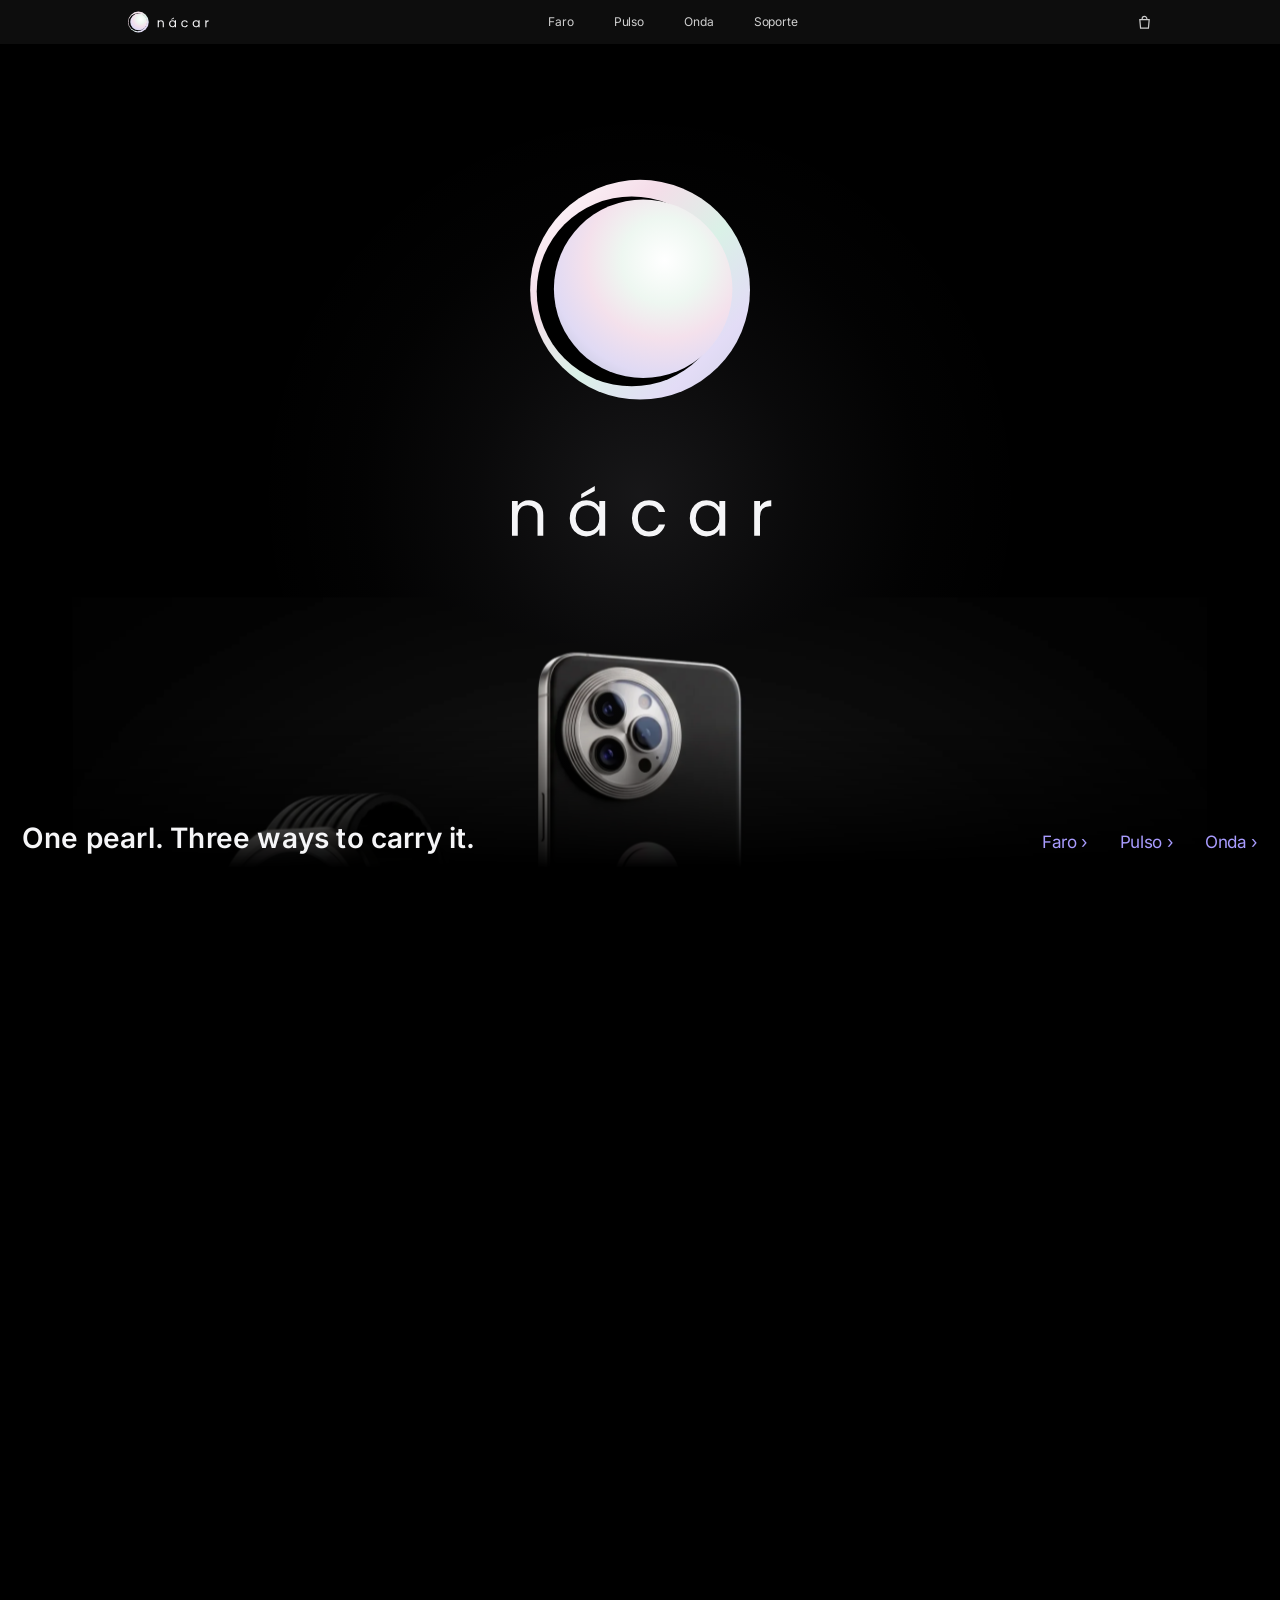
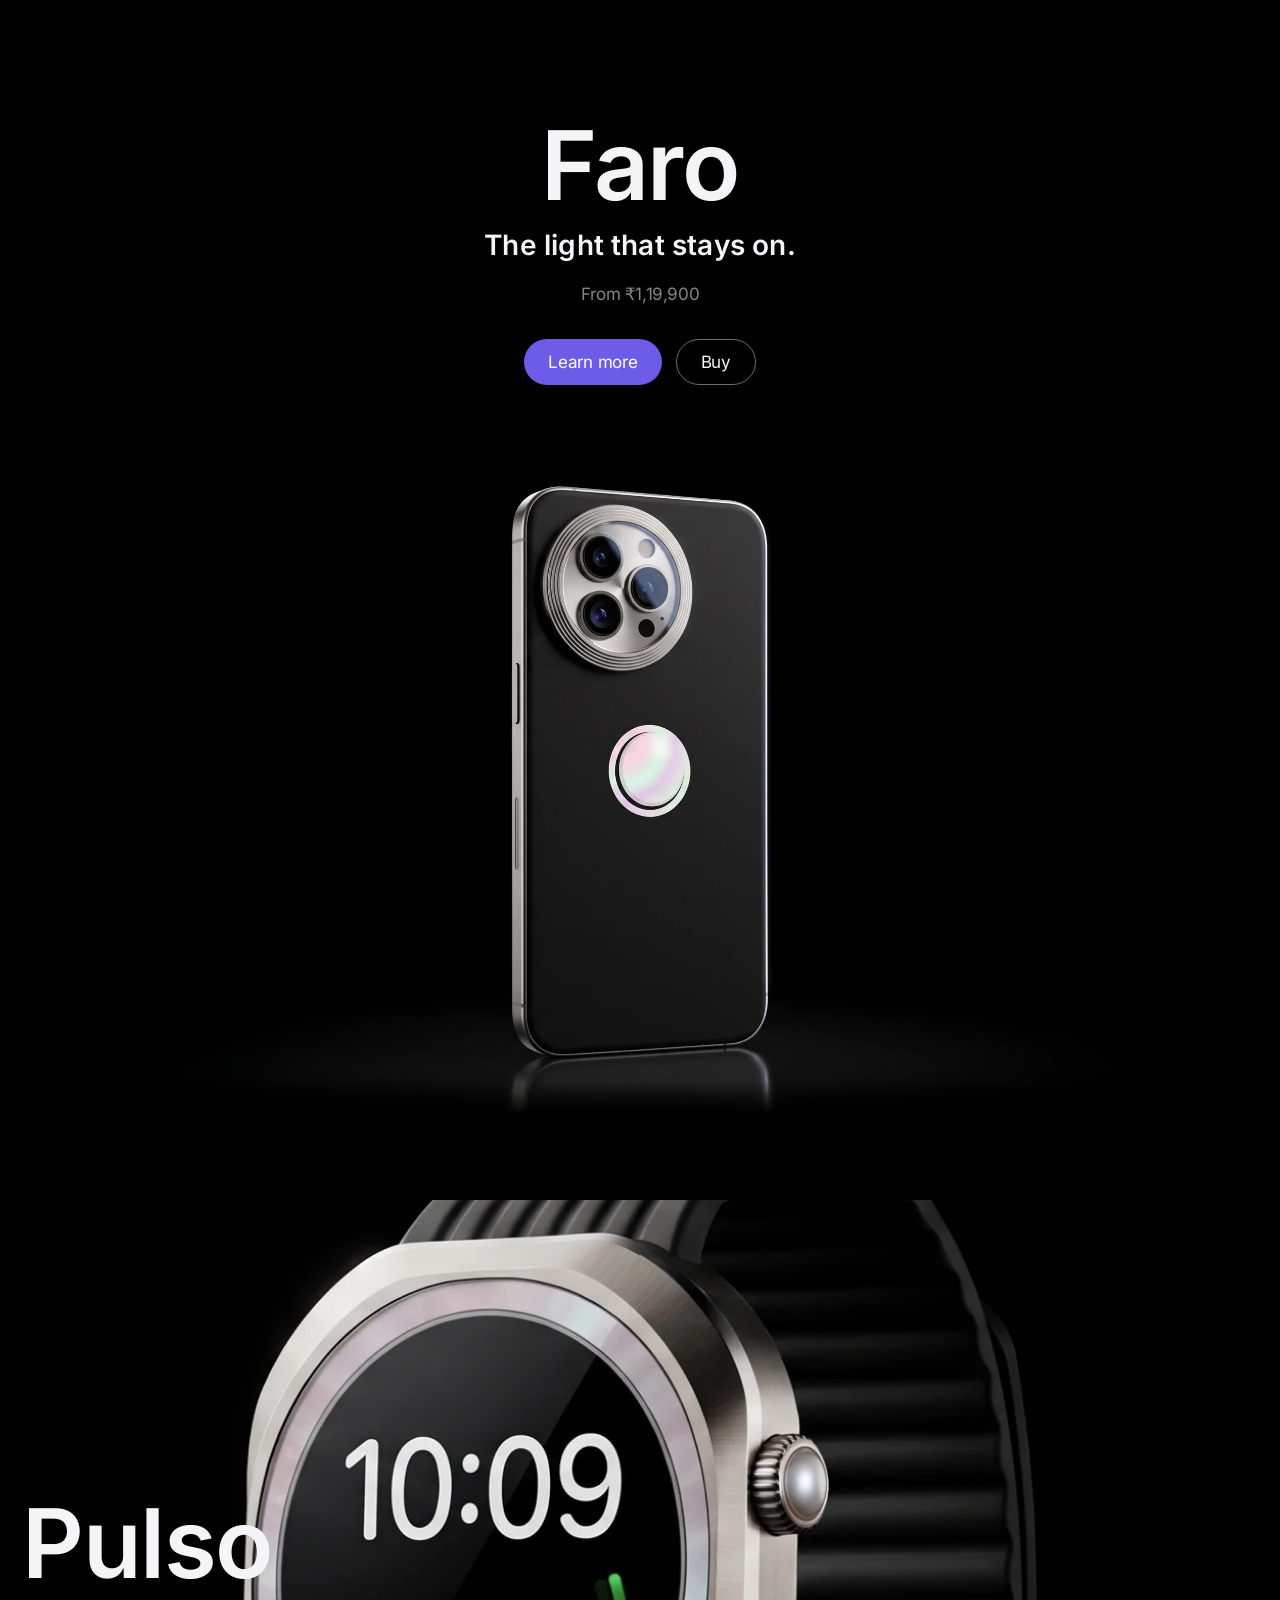
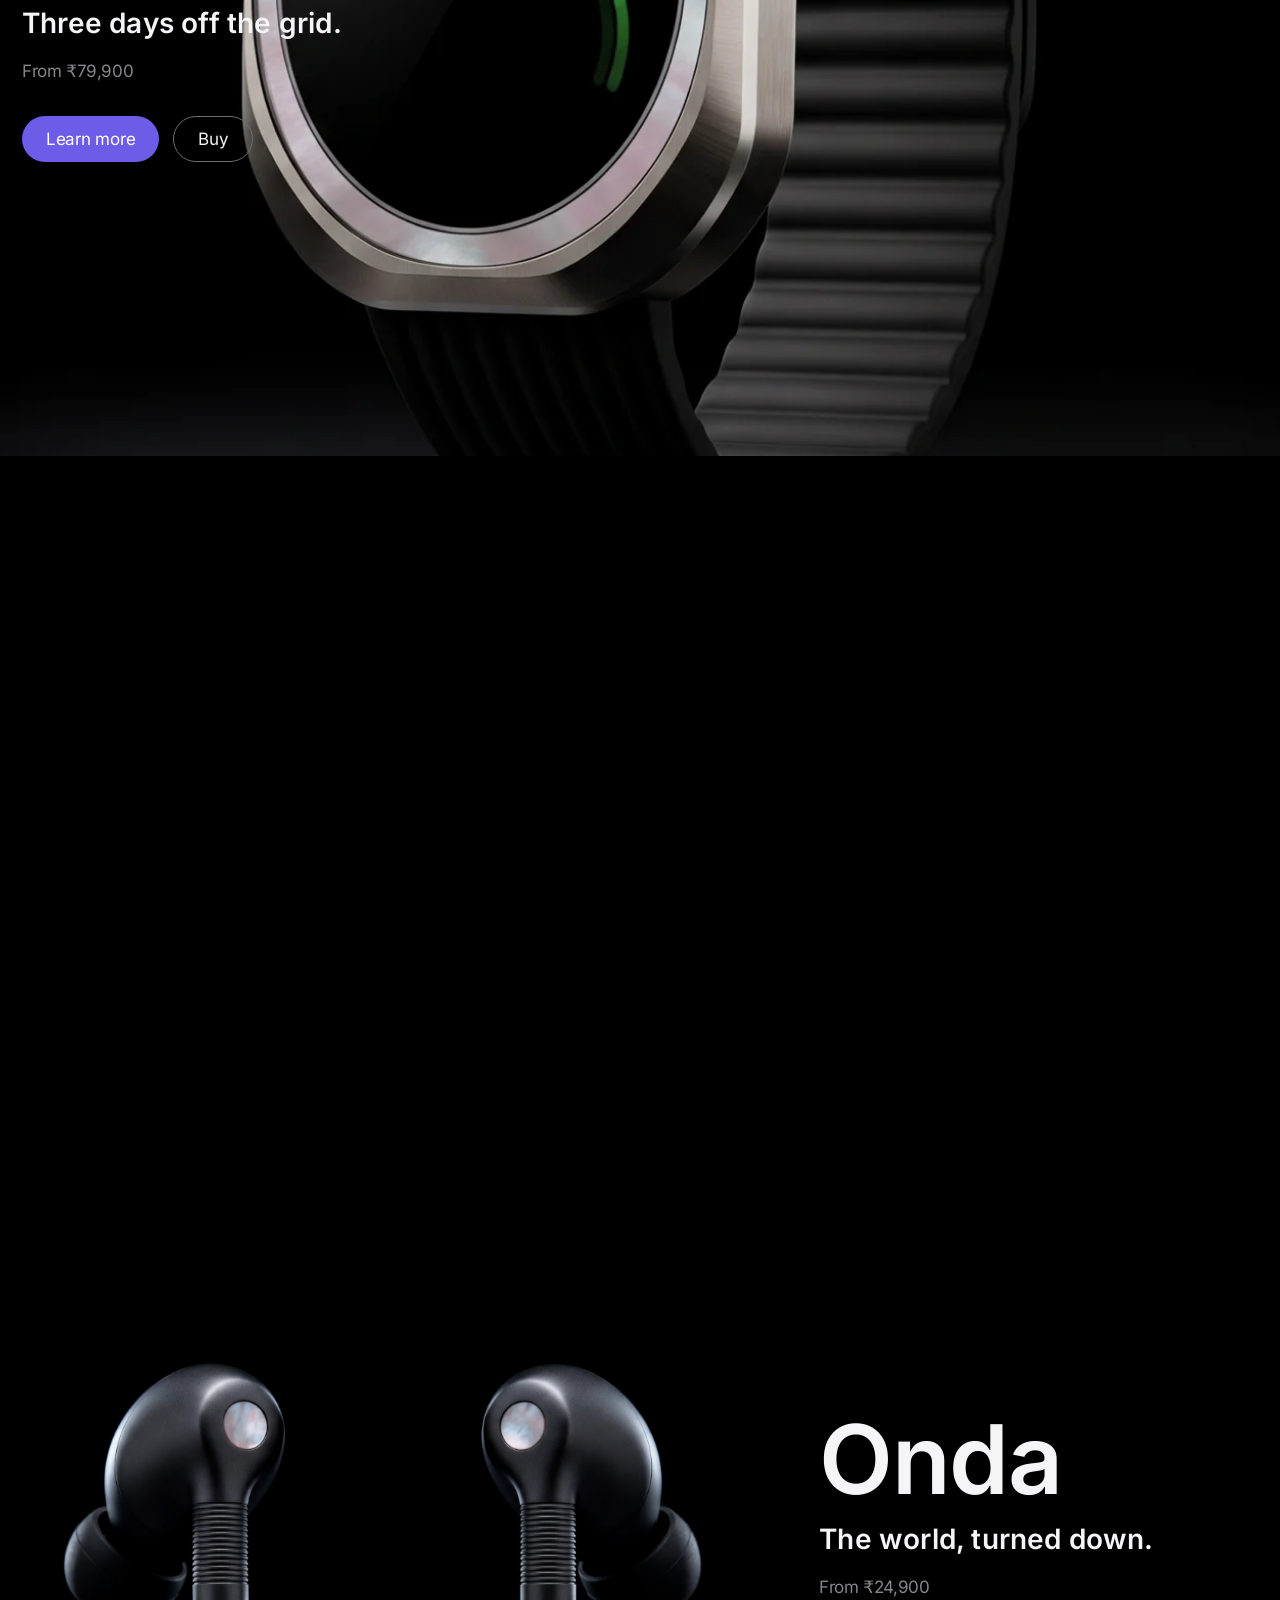
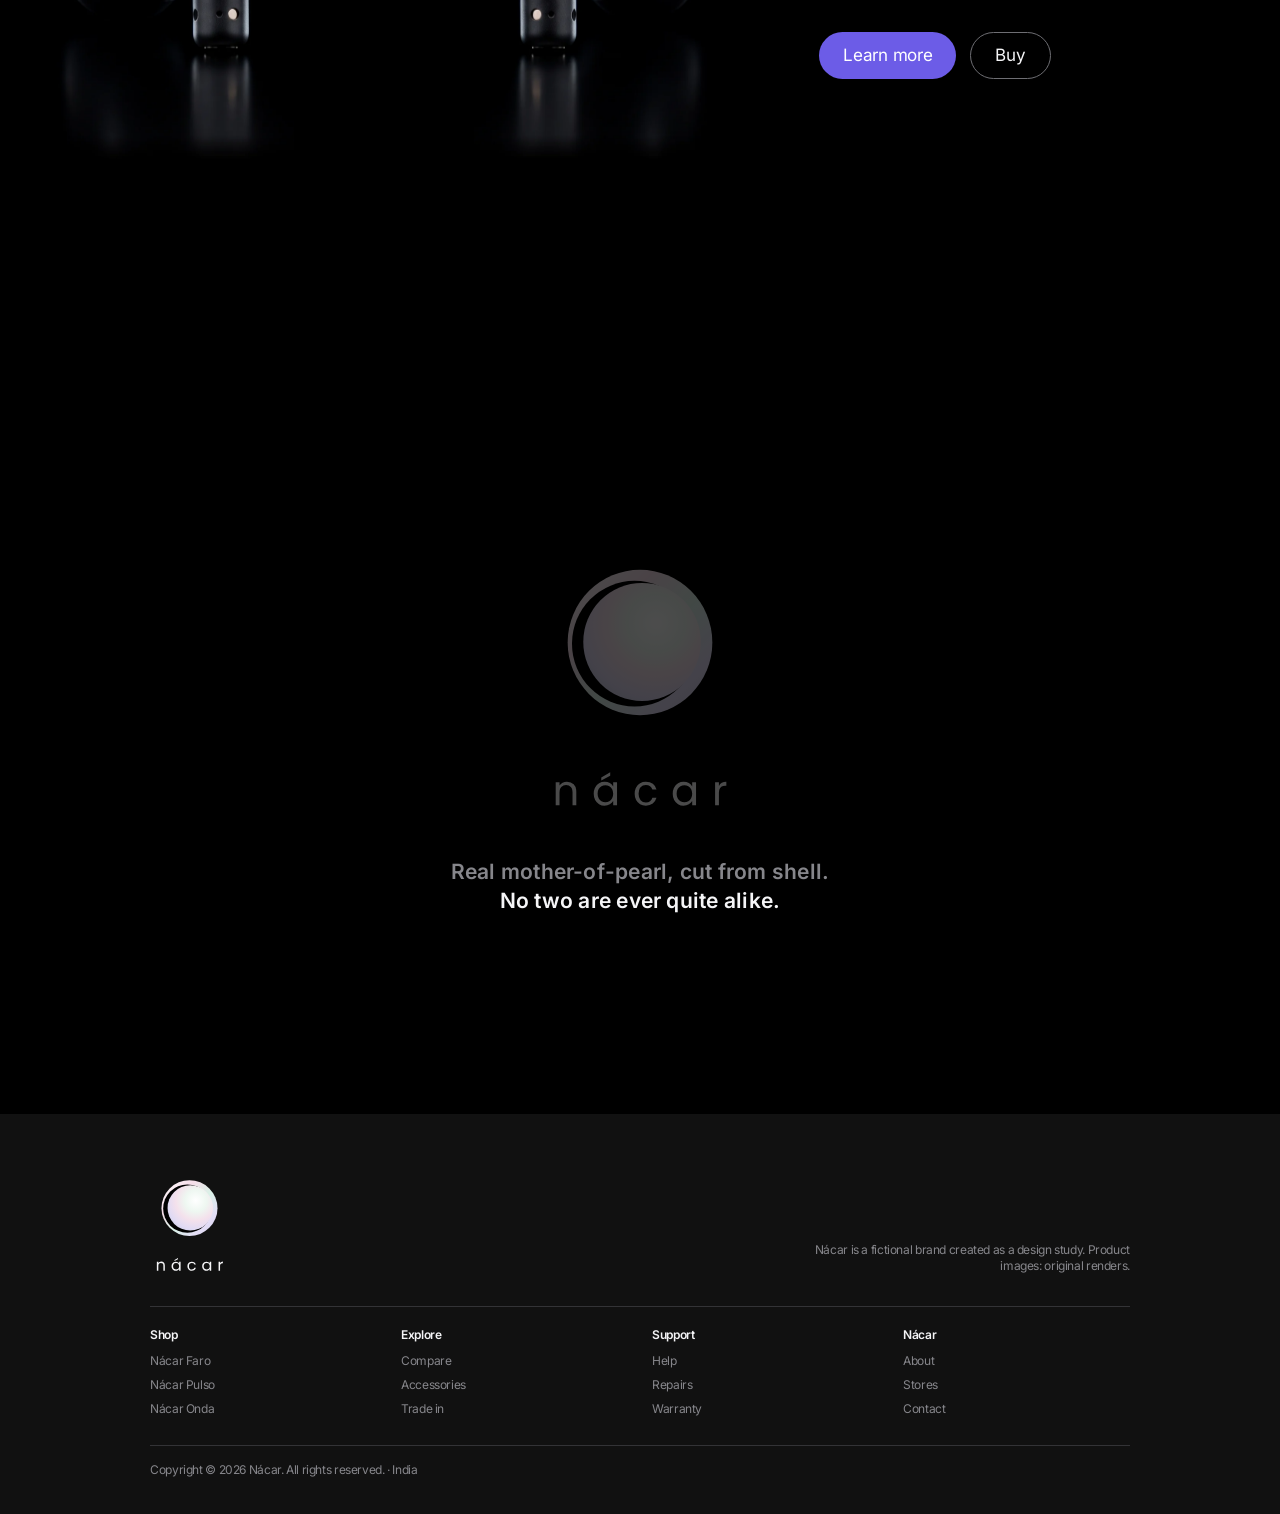
==== index.html @ 9af1b5f1 "Add Nácar website Landing page plus Faro, Pulso and Onda product pages with the pearl logo, original" ====
<!doctype html>
<html lang="en">
<head>
<meta charset="utf-8">
<meta name="viewport" content="width=device-width, initial-scale=1, viewport-fit=cover">
<title>Nácar · One pearl. Three ways to carry it.</title>
<meta name="description" content="Nácar makes a phone, a watch and a pair of earbuds, each set with a disc of real mother-of-pearl. Faro from ₹1,19,900, Pulso from ₹79,900, Onda from ₹24,900.">
<link rel="icon" href="brand/favicon.svg" type="image/svg+xml">
<link rel="preload" href="fonts/inter.woff2" as="font" type="font/woff2" crossorigin>
<link rel="preload" href="assets/family.webp" as="image" media="(min-width: 735px)">
<link rel="stylesheet" href="scrollcraft.css">
<link rel="stylesheet" href="site.css">
<style>
/* ==================================================== index.html only ==
   Every scroll-driven value reads a page variable (--p) that mirrors the
   engine's --sc-p, so html.rm can pin it to a still frame. --e is the same
   smoothstep the engine uses, over a window of each act.                  */
/* Chrome, as on the product pages: the global bar is sticky at top 0. The
   landing has no product capsule, so --chrome is just the bar (44px), and
   the bar floats over the hero instead of pushing it down: the first screen
   is exactly the stage. Every stage keeps --chrome clear at its top. */
:root { --chrome: 44px; }
.gnav { position: sticky; top: 0; margin-bottom: calc(var(--chrome) * -1); }
section[id] { scroll-margin-top: calc(var(--chrome) + 12px); }

/* Shared stage copy: name, one-liner, price, two pills. */
.stage__copy { display: flex; flex-direction: column; gap: 14px; }
.stage__copy .t-subtitle { color: var(--porcelain); }
.stage__price { color: var(--ash); margin-top: 6px; }
.stage__ctas { display: flex; gap: 14px; margin-top: 18px; }
.stage__copy--center { align-items: center; text-align: center; }

/* ------------------------------------------------------------ 1 · HERO --
   Planes, back to front, at visibly different rates:
     glow    (engine parallax -0.9 plus a slow swell)
     logo    (recedes: rises 12svh, shrinks to 42%)
     family  (rises 46svh and settles, lighten-blended so it passes
              over the logo without a black box)
     floor   (fixed fade to the page ground, under the copy)            */
.hero {
  --p: var(--sc-p, 0);
  --t: clamp(0, calc(var(--p) / 0.9), 1);
  --e: calc(var(--t) * var(--t) * (3 - 2 * var(--t)));
}
.hero__stage { background: var(--obsidian); }
.hero__glow-plane { position: absolute; inset: 0; z-index: 1; pointer-events: none; }
.hero__glow {
  position: absolute; left: 50%; top: 50%;
  width: min(120vmin, 1120px); aspect-ratio: 1; translate: -50% -50%;
  border-radius: 50%;
  background: radial-gradient(closest-side,
    rgba(232, 228, 244, 0.17) 0%, rgba(226, 222, 240, 0.07) 42%, rgba(220, 216, 236, 0.02) 72%, transparent 100%);
  transform: scale(calc(0.72 + var(--e) * 0.42));
  opacity: calc(0.6 + var(--e) * 0.4);
}
.hero__logo {
  position: absolute; z-index: 2; left: 50%; top: 19svh; margin: 0;
  height: 42svh; transform-origin: 50% 0;
  transform: translateX(-50%) translateY(calc(var(--e) * -11svh)) scale(calc(1 - var(--e) * 0.58));
}
.hero__logo img { display: block; height: 100%; width: auto; }
.hero__fam {
  position: absolute; z-index: 3; left: 50%; top: 25svh;
  width: min(1060px, 118svh);
  mix-blend-mode: lighten;
  transform-origin: 50% 100%;
  transform: translateX(-50%) translateY(calc((1 - var(--e)) * 46svh)) scale(calc(1.07 - var(--e) * 0.07));
}
.hero__fam img { display: block; width: 100%; height: auto; }
.hero__floor {
  position: absolute; z-index: 4; left: 0; right: 0; bottom: 0; height: 20svh; pointer-events: none;
  background: linear-gradient(to bottom, transparent, var(--obsidian) 82%);
}
.hero__copy {
  position: absolute; z-index: 5; left: var(--edge); right: var(--edge); bottom: 5svh;
  display: flex; align-items: flex-end; justify-content: space-between; gap: 32px;
}
.hero__links { display: flex; gap: 32px; }
@media (max-width: 734px) {
  .hero__logo { top: 17svh; height: 34svh; transform: translateX(-50%) translateY(calc(var(--e) * -8svh)) scale(calc(1 - var(--e) * 0.5)); }
  /* Opens on the logo and the line alone: the family waits under the floor. */
  .hero__fam { top: 40svh; width: 118vw; transform: translateX(-50%) translateY(calc((1 - var(--e)) * 50svh)) scale(calc(1.07 - var(--e) * 0.07)); }
  .hero__glow { top: 48%; }
  .hero__floor { height: 26svh; }
  .hero__copy { flex-direction: column; align-items: flex-start; gap: 14px; bottom: 5svh; }
  .hero__links { gap: 24px; }
}

/* ----------------------------------------------------------- 2 · FARO --
   Flow. The lamp comes on: a dimmed plate underneath, the lit plate on top,
   revealed by an iris that opens from the pearl, which sits dead centre.  */
.faro { padding-top: 96px; padding-bottom: 40px; }
.faro__fig { position: relative; height: min(80svh, 54vw); margin-top: 40px; overflow: hidden; }
.faro__fig img {
  position: absolute; top: 0; left: 50%; height: 100%; width: auto; max-width: none;
  transform: translateX(-50%);
}
.faro__dim { filter: brightness(0.16) saturate(0.4); }
.faro__lit { position: absolute; inset: 0; }
@media (max-width: 734px) {
  .faro { padding-top: 72px; padding-bottom: 24px; }
  .faro__fig { height: 128vw; margin-top: 16px; }
}

/* ---------------------------------------------------------- 3 · PULSO --
   Pin. The watch arrives close enough to read the dial, then pulls back
   and steps aside while the copy lands on the left.                      */
.pulso {
  --p: var(--sc-p, 0);
  --t: clamp(0, calc(var(--p) / 0.62), 1);
  --e: calc(var(--t) * var(--t) * (3 - 2 * var(--t)));
}
.pulso__stage { background: var(--obsidian); }
/* The watch lives in a frame that starts under the bar, so the close-up
   never bleeds up beneath it. */
.pulso__frame { position: absolute; z-index: 1; top: var(--chrome); left: 0; right: 0; bottom: 0; overflow: clip; }
.pulso__img {
  position: absolute; top: 0; left: 50%;
  height: 100%; width: auto; max-width: none;
  transform-origin: 50% 48%;
  transform: translateX(calc(-50% + var(--e) * 16vw)) scale(calc(1.6 - var(--e) * 0.6));
}
.pulso__copy {
  position: absolute; z-index: 2; left: var(--edge); top: var(--chrome); bottom: 0;
  width: min(34rem, 40vw);
  justify-content: center;
}
@media (max-width: 734px) {
  .pulso__img {
    top: calc(11svh - var(--chrome)); height: auto; width: 200vw;
    transform: translateX(-50%) scale(calc(1.55 - var(--e) * 0.55));
  }
  .pulso__copy { right: var(--edge); width: auto; top: auto; bottom: 6svh; }
}

/* ----------------------------------------------------------- 4 · ONDA --
   Flow. The two buds drift in from either side and meet as the section
   reaches the middle of the screen; the pair rides a parallax layer.    */
.onda {
  --p: var(--sc-p, 0);
  --t: clamp(0, calc((var(--p) - 0.14) / 0.36), 1);
  --e: calc(var(--t) * var(--t) * (3 - 2 * var(--t)));
  padding-block: 48px 120px;
  overflow: clip;
}
.onda__in { position: relative; height: min(84svh, 50vw); }
.onda__fig { position: absolute; top: 50%; left: -6vw; width: 72vw; aspect-ratio: 2400 / 1340; translate: 0 -50%; }
.onda__plane { position: absolute; inset: 0; }
.onda__half { position: absolute; top: 0; bottom: 0; width: 50%; overflow: hidden; }
.onda__half img { position: absolute; top: 0; height: 100%; width: 200%; max-width: none; }
.onda__half--l { left: 0;  transform: translateX(calc((1 - var(--e)) * -7vw)); }
.onda__half--r { right: 0; transform: translateX(calc((1 - var(--e)) * 7vw)); }
.onda__half--l img { left: 0; }
.onda__half--r img { right: 0; }
.onda__copy {
  position: absolute; z-index: 2; left: 64vw; right: var(--edge); top: 0; bottom: 0;
  justify-content: center;
}
@media (max-width: 734px) {
  .onda { padding-block: 24px 90px; }
  .onda__in { height: auto; }
  .onda__fig { position: relative; top: auto; left: -25vw; width: 150vw; translate: none; }
  .onda__half--l { transform: translateX(calc((1 - var(--e)) * -9vw)); }
  .onda__half--r { transform: translateX(calc((1 - var(--e)) * 9vw)); }
  .onda__copy { position: relative; left: auto; right: auto; padding-inline: var(--edge); margin-top: 8px; }
}

/* ---------------------------------------------------------- 5 · CLOSE --
   Flow + pointer. The stacked logo brightens as the band arrives (the
   pearl lights up, once more, quietly), and a soft white light follows the
   pointer across the band on desktop.                                    */
.close {
  --p: var(--sc-p, 0);
  --t: clamp(0, calc((var(--p) - 0.12) / 0.4), 1);
  --e: calc(var(--t) * var(--t) * (3 - 2 * var(--t)));
  padding-block: 20svh 22svh;
}
.close[data-sc-spotlight]::after {
  background: radial-gradient(30rem 30rem at calc(var(--sc-mx, 0.5) * 100%) calc(var(--sc-my, 0.5) * 100%),
    rgba(236, 233, 246, 0.07), transparent 70%);
}
.close__in { display: flex; flex-direction: column; align-items: center; gap: 44px; text-align: center; }
.close__logo {
  height: clamp(150px, 28svh, 250px); width: auto;
  filter: brightness(calc(0.3 + var(--e) * 0.7));
}
.close__in .t-lede { max-width: 24em; }
@media (max-width: 734px) {
  .close { padding-block: 14svh 16svh; }
  .close__in { gap: 32px; padding-inline: var(--edge); }
}

/* --------------------------------------------------- MOTION OFF (html.rm) --
   site.js has already turned the pinned acts into flow. Each stage is
   drawn as its settled, complete frame.                                  */
html.rm :is(.hero, .pulso, .onda, .close) { --p: 1; }
html.rm :is(.hero__stage, .pulso__stage) { position: relative; height: 100svh; overflow: clip; }
</style>
</head>
<body>

<nav class="gnav" aria-label="Global"><div class="gnav__in">
  <a class="gnav__logo" href="index.html" aria-current="page"><img src="brand/nacar-logo-horizontal.svg" alt="nácar" width="81" height="22"></a>
  <div class="gnav__links">
    <a href="faro.html">Faro</a><a href="pulso.html">Pulso</a><a href="onda.html">Onda</a><a href="#">Soporte</a>
  </div>
  <a class="gnav__bag" href="#" aria-label="Bag"><svg viewBox="0 0 16 16" aria-hidden="true"><path d="M3 5h10l-.8 9H3.8z"/><path d="M5.5 5V4a2.5 2.5 0 015 0v1"/></svg></a>
</div></nav>

<main>

  <!-- 1 · HERO · the brand moment. pin + layered planes: the logo recedes,
       the family rises over it -->
  <section class="hero" id="top" data-sc-act="pin" data-sc-span="1.8">
    <div data-sc-stage class="hero__stage">
      <div class="hero__glow-plane" data-sc-parallax="-0.9" aria-hidden="true"><div class="hero__glow"></div></div>
      <h1 class="hero__logo"><img src="brand/nacar-logo-stacked.svg" alt="Nácar" width="141" height="172"></h1>
      <picture class="hero__fam">
        <source media="(max-width: 734px)" srcset="assets/family-m.webp">
        <img src="assets/family.webp" width="2400" height="1340"
             alt="The Nácar family: the Pulso watch, the Faro phone and the Onda earbuds in their open case, each carrying a pearl">
      </picture>
      <div class="hero__floor" aria-hidden="true"></div>
      <div class="hero__copy">
        <p class="t-subtitle">One pearl. Three ways to carry it.</p>
        <p class="hero__links"><a class="link-more" href="#faro">Faro</a><a class="link-more" href="#pulso">Pulso</a><a class="link-more" href="#onda">Onda</a></p>
      </div>
    </div>
  </section>

  <!-- 2 · FARO · flow + iris reveal: the lamp comes on from the pearl -->
  <section class="faro" id="faro" data-sc-act="flow">
    <div class="wrap stage__copy stage__copy--center" data-sc-in data-sc-stagger="70">
      <h2 class="t-display-xl"><span class="sr-only">Nácar </span>Faro</h2>
      <p class="t-subtitle">The light that stays on.</p>
      <p class="t-body stage__price">From ₹1,19,900</p>
      <p class="stage__ctas"><a class="pill pill-buy pill-lg" href="faro.html">Learn more</a><a class="pill pill-ghost pill-lg" href="faro.html#buy">Buy</a></p>
    </div>
    <figure class="faro__fig">
      <picture>
        <source media="(max-width: 734px)" srcset="assets/faro-back-m.webp">
        <img class="faro__dim" src="assets/faro-back.webp" width="2400" height="1340" alt="" loading="lazy">
      </picture>
      <div class="faro__lit" data-sc-reveal="iris" data-sc-reveal-at="0.3 0.6">
        <picture>
          <source media="(max-width: 734px)" srcset="assets/faro-back-m.webp">
          <img src="assets/faro-back.webp" width="2400" height="1340" loading="lazy"
               alt="Nácar Faro from the back: a round titanium camera tower and a mother-of-pearl disc set into black ceramic">
        </picture>
      </div>
    </figure>
  </section>

  <!-- 3 · PULSO · pin: close on the dial, then the watch pulls back and steps aside -->
  <section class="pulso" id="pulso" data-sc-act="pin" data-sc-span="1.8">
    <div data-sc-stage class="pulso__stage">
      <div class="pulso__frame"><picture>
        <source media="(max-width: 734px)" srcset="assets/pulso-front-m.webp">
        <img class="pulso__img" src="assets/pulso-front.webp" width="2400" height="1340" loading="lazy"
             alt="Nácar Pulso: a rounded octagonal titanium case reading 10:09, a pearl crown and a ribbed black band">
      </picture></div>
      <div class="pulso__copy stage__copy">
        <h2 class="t-display-xl" data-sc-cue="0.24 1 0.3 0"><span class="sr-only">Nácar </span>Pulso</h2>
        <p class="t-subtitle" data-sc-cue="0.3 1 0.3 0">Three days off the grid.</p>
        <p class="t-body stage__price" data-sc-cue="0.38 1 0.3 0">From ₹79,900</p>
        <p class="stage__ctas" data-sc-cue="0.38 1 0.3 0"><a class="pill pill-buy pill-lg" href="pulso.html">Learn more</a><a class="pill pill-ghost pill-lg" href="pulso.html#buy">Buy</a></p>
      </div>
    </div>
  </section>

  <!-- 4 · ONDA · flow + parallax: the pair drifts together -->
  <section class="onda" id="onda" data-sc-act="flow">
    <div class="onda__in">
      <div class="onda__fig">
        <div class="onda__plane" data-sc-parallax="-0.8">
          <div class="onda__half onda__half--l">
            <picture><source media="(max-width: 734px)" srcset="assets/onda-pair-m.webp">
            <img src="assets/onda-pair.webp" width="2400" height="1340" loading="lazy"
                 alt="Nácar Onda: two black earbuds with ridged stems, a pearl disc on each"></picture>
          </div>
          <div class="onda__half onda__half--r" aria-hidden="true">
            <picture><source media="(max-width: 734px)" srcset="assets/onda-pair-m.webp">
            <img src="assets/onda-pair.webp" width="2400" height="1340" alt="" loading="lazy"></picture>
          </div>
        </div>
      </div>
      <div class="onda__copy stage__copy" data-sc-in data-sc-stagger="70">
        <h2 class="t-display-xl"><span class="sr-only">Nácar </span>Onda</h2>
        <p class="t-subtitle">The world, turned down.</p>
        <p class="t-body stage__price">From ₹24,900</p>
        <p class="stage__ctas"><a class="pill pill-buy pill-lg" href="onda.html">Learn more</a><a class="pill pill-ghost pill-lg" href="onda.html#buy">Buy</a></p>
      </div>
    </div>
  </section>

  <!-- 5 · CLOSE · flow + pointer: the brand band -->
  <section class="close" id="nacar" data-sc-act="flow" data-sc-spotlight>
    <div class="close__in" data-sc-in data-sc-stagger="80">
      <img class="close__logo" src="brand/nacar-logo-stacked.svg" alt="nácar" width="141" height="172" loading="lazy">
      <p class="t-lede">Real mother-of-pearl, cut from shell.<br> <strong>No two are ever quite alike.</strong></p>
    </div>
  </section>

</main>

<footer class="foot">
  <div class="foot__in">
    <div class="foot__brand">
      <img src="brand/nacar-logo-stacked.svg" alt="nácar" width="79" height="96">
      <p class="foot__note">Nácar is a fictional brand created as a design study. Product images: original renders.</p>
    </div>
    <div class="foot__cols">
      <div><h4>Shop</h4><a href="faro.html">Nácar Faro</a><a href="pulso.html">Nácar Pulso</a><a href="onda.html">Nácar Onda</a></div>
      <div><h4>Explore</h4><a href="#">Compare</a><a href="#">Accessories</a><a href="#">Trade in</a></div>
      <div><h4>Support</h4><a href="#">Help</a><a href="#">Repairs</a><a href="#">Warranty</a></div>
      <div><h4>Nácar</h4><a href="#">About</a><a href="#">Stores</a><a href="#">Contact</a></div>
    </div>
    <p>Copyright © 2026 Nácar. All rights reserved. · India</p>
  </div>
</footer>

<script src="scrollcraft.js"></script>
<script src="site.js"></script>
</body>
</html>
---- scrollcraft.css ----
/* ============================================================================
   scrollcraft.css: the taste floor
   ----------------------------------------------------------------------------
   Two layers, and the split matters:

     TOKENS   what you override per brand. Colour roles, the type ramp, the
              spacing scale, elevation, motion. A brand is ~12 values.
     DEVICES  what the engine drives. Do not restyle these to taste; they are
              the mechanism. Style your own markup instead.

   Nothing here draws a "component". There are no card, badge, or pill classes,
   because a stylesheet that ships those is how every page built on it ends up
   with the same shapes. You get a floor and a vocabulary; the composition is
   yours.
   ========================================================================== */

/* ---------------------------------------------------------------- tokens -- */
:root {
  /* --- colour roles. Override these six and the page is rebranded. -------- */
  --sc-canvas:      #08090b;   /* the page ground. Drift interpolates this.   */
  --sc-surface:     #101217;   /* anything raised off the ground             */
  --sc-ink:         #f4f2ef;   /* primary text                               */
  --sc-ink-soft:    #9a9ba1;   /* secondary text. Tinted, never flat gray.   */
  --sc-accent:      #d8ff3e;   /* ONE accent. It owns a region, not confetti. */
  --sc-accent-ink:  #08090b;   /* text that sits on the accent               */

  --sc-hairline:    color-mix(in oklab, var(--sc-ink) 12%, transparent);
  --sc-hairline-strong: color-mix(in oklab, var(--sc-ink) 22%, transparent);

  /* --- type. Two families max. Display carries voice, text carries prose. - */
  --sc-font-display: "Instrument Sans", "Geist", system-ui, sans-serif;
  --sc-font-text:    "Geist", system-ui, sans-serif;
  --sc-font-mono:    "Geist Mono", ui-monospace, monospace;

  /* Fluid ramp. Tracking tightens as size grows because a face set at 6rem
     with 0 tracking reads loose; this is optical correction, not decoration. */
  --sc-t-xs:   clamp(0.75rem, 0.72rem + 0.15vw, 0.82rem);
  --sc-t-sm:   clamp(0.875rem, 0.84rem + 0.18vw, 0.95rem);
  --sc-t-base: clamp(1rem, 0.96rem + 0.22vw, 1.125rem);
  --sc-t-lg:   clamp(1.2rem, 1.1rem + 0.5vw, 1.5rem);
  --sc-t-xl:   clamp(1.6rem, 1.35rem + 1.2vw, 2.25rem);
  --sc-t-2xl:  clamp(2.1rem, 1.6rem + 2.4vw, 3.4rem);
  --sc-t-3xl:  clamp(2.8rem, 1.9rem + 4.2vw, 5rem);
  --sc-t-4xl:  clamp(3.4rem, 1.9rem + 6.6vw, 7.5rem);

  --sc-track-tight:  -0.035em;
  --sc-track-snug:   -0.02em;
  --sc-track-normal: -0.005em;
  --sc-track-wide:    0.08em;

  --sc-leading-none: 0.94;
  --sc-leading-tight: 1.06;
  --sc-leading-body: 1.62;

  --sc-measure: 62ch;

  /* --- space. 4px base: the useful middle steps an 8-only scale misses. --- */
  --sc-1: 0.25rem;  --sc-2: 0.5rem;   --sc-3: 0.75rem;  --sc-4: 1rem;
  --sc-5: 1.5rem;   --sc-6: 2rem;     --sc-7: 3rem;     --sc-8: 4rem;
  --sc-9: 6rem;     --sc-10: 8rem;    --sc-11: 12rem;

  /* Section rhythm is fluid so a phone doesn't inherit desktop air. */
  --sc-section: clamp(4.5rem, 9vw, 11rem);
  --sc-gutter:  clamp(1.25rem, 5vw, 5.5rem);
  --sc-maxw:    82rem;

  /* --- radius. Pick one scale for the page and hold it. ------------------- */
  --sc-r-sm: 6px;  --sc-r-md: 12px;  --sc-r-lg: 20px;  --sc-r-pill: 999px;

  /* --- elevation. Every shadow has an offset AND a soft blur, and is tinted
         to the canvas hue. A zero-offset coloured halo is decoration, not
         depth, so there isn't one here. ---------------------------------- */
  --sc-shadow-color: 220 40% 2%;
  --sc-e1: 0 1px 2px hsl(var(--sc-shadow-color) / 0.28),
           0 2px 6px -1px hsl(var(--sc-shadow-color) / 0.20);
  --sc-e2: 0 2px 4px hsl(var(--sc-shadow-color) / 0.24),
           0 8px 18px -4px hsl(var(--sc-shadow-color) / 0.30);
  --sc-e3: 0 4px 8px hsl(var(--sc-shadow-color) / 0.22),
           0 18px 40px -8px hsl(var(--sc-shadow-color) / 0.38),
           0 48px 90px -24px hsl(var(--sc-shadow-color) / 0.30);

  /* Edge light: a 1px top highlight sells a raised surface better than any
     amount of blur, because real raised things catch light on their lip. */
  --sc-edge: inset 0 1px 0 color-mix(in oklab, var(--sc-ink) 10%, transparent);

  /* --- motion. Built-in CSS easings are too weak for UI. ------------------ */
  --sc-ease-out:    cubic-bezier(0.23, 1, 0.32, 1);
  --sc-ease-in-out: cubic-bezier(0.77, 0, 0.175, 1);
  --sc-ease-drawer: cubic-bezier(0.32, 0.72, 0, 1);
  --sc-d-fast: 160ms;  --sc-d-base: 240ms;  --sc-d-slow: 420ms;

  --sc-z-stage: 1; --sc-z-copy: 20; --sc-z-chrome: 60;
}

/* --------------------------------------------------------------- reset -- */
*, *::before, *::after { box-sizing: border-box; }
html { -webkit-text-size-adjust: 100%; scroll-behavior: smooth; }
@media (prefers-reduced-motion: reduce) { html { scroll-behavior: auto; } }

body {
  margin: 0;
  background: var(--sc-canvas);
  color: var(--sc-ink);
  font-family: var(--sc-font-text);
  font-size: var(--sc-t-base);
  line-height: var(--sc-leading-body);
  letter-spacing: var(--sc-track-normal);
  -webkit-font-smoothing: antialiased;
  text-rendering: optimizeLegibility;
  font-synthesis-weight: none;
  overflow-x: clip;
}
img, video, canvas, svg { display: block; max-width: 100%; }
button, input, select, textarea { font: inherit; color: inherit; }

/* ------------------------------------------------- the browser surfaces --
   The parts you did not draw still carry the design. Selection, caret, focus
   ring, scrollbar and tabular numerals all ship with defaults that belong to no
   design system. Theming them is the cheapest signal that a page was built
   rather than assembled, and it is the step that gets skipped most reliably. */
::selection { background: var(--sc-accent); color: var(--sc-accent-ink); }
:root { caret-color: var(--sc-accent); accent-color: var(--sc-accent); }
:focus-visible {
  outline: 2px solid var(--sc-accent);
  outline-offset: 3px;
  border-radius: var(--sc-r-sm);
}
:where(a) { color: inherit; text-decoration-thickness: 1px; text-underline-offset: 0.22em; }
@supports (scrollbar-color: auto) {
  html { scrollbar-color: color-mix(in oklab, var(--sc-ink) 26%, transparent) transparent; scrollbar-width: thin; }
}
:where(table, .sc-nums, [data-sc-count]) { font-variant-numeric: tabular-nums; }

/* ----------------------------------------------------------- typography -- */
.sc-display {
  font-family: var(--sc-font-display);
  font-weight: 500;
  line-height: var(--sc-leading-none);
  letter-spacing: var(--sc-track-tight);
  text-wrap: balance;
  margin: 0;
}
.sc-display--xl { font-size: var(--sc-t-4xl); }
.sc-display--lg { font-size: var(--sc-t-3xl); }
.sc-display--md { font-size: var(--sc-t-2xl); letter-spacing: var(--sc-track-snug); }
.sc-lede {
  font-size: var(--sc-t-lg);
  line-height: 1.44;
  letter-spacing: var(--sc-track-snug);
  color: var(--sc-ink);
  max-width: 46ch;
  text-wrap: pretty;
  margin: 0;
}
.sc-body { max-width: var(--sc-measure); color: var(--sc-ink-soft); text-wrap: pretty; margin: 0; }
.sc-label {
  font-family: var(--sc-font-mono);
  font-size: var(--sc-t-xs);
  letter-spacing: var(--sc-track-wide);
  text-transform: uppercase;
  color: var(--sc-ink-soft);
}

/* ---------------------------------------------------------------- layout -- */
.sc-wrap { width: 100%; max-width: var(--sc-maxw); margin-inline: auto; padding-inline: var(--sc-gutter); }
.sc-section { padding-block: var(--sc-section); }
/* More space above a heading than below it: the gap belongs to the boundary,
   not to the pair. */
.sc-stack > * + * { margin-top: var(--sc-4); }
.sc-stack > :is(h1,h2,h3) { margin-top: var(--sc-7); }
.sc-stack > :is(h1,h2,h3):first-child { margin-top: 0; }
.sc-rule { height: 1px; border: 0; background: var(--sc-hairline); margin: 0; }

/* =============================================================== DEVICES ==
   Driven by the engine. Restyle your own markup, not these.                */

.sc-act--pinned { position: relative; }
.sc-stage {
  position: sticky; top: 0;
  height: 100vh; height: 100svh;
  overflow: clip;
  z-index: var(--sc-z-stage);
}

/* scrub / sequence media */
.sc-stage :is(video[data-sc-scrub], canvas[data-sc-sequence], .sc-stage__poster) {
  position: absolute; inset: 0;
  width: 100%; height: 100%;
  object-fit: cover;
}
video[data-sc-scrub] { opacity: 0; transition: opacity 380ms var(--sc-ease-out); }
.sc-has-clip video[data-sc-scrub] { opacity: 1; }
/* The poster is a live frame-holder, not a placeholder: it stays up until a
   real video frame has painted, which is what stops the blank-stage flash. */
.sc-stage__poster { z-index: 0; transition: opacity 380ms var(--sc-ease-out); }
.sc-has-clip .sc-stage__poster { opacity: 0; }

/* A scrim only where text sits. A full-frame darkening layer flattens the
   image everywhere to fix contrast in one corner. */
.sc-scrim {
  position: absolute; inset: 0; pointer-events: none; z-index: 1;
  background: linear-gradient(
    var(--sc-scrim-angle, 180deg),
    color-mix(in oklab, var(--sc-canvas) var(--sc-scrim-a, 78%), transparent) 0%,
    color-mix(in oklab, var(--sc-canvas) 30%, transparent) 42%,
    transparent 68%);
}
/* Point the scrim at the copy. A scrim gradient that darkens the top while the
   copy sits at the bottom fixes contrast nowhere and flattens the image
   everywhere, which is the most common way text-over-video goes wrong. */
.sc-scrim--bottom { --sc-scrim-angle: 0deg; }
.sc-scrim--left   { --sc-scrim-angle: 90deg; }
.sc-scrim--right  { --sc-scrim-angle: 270deg; }

/* Corner scrims, for copy anchored to a corner. An edge gradient has to darken
   a whole band across the frame to cover one corner; a corner gradient puts the
   density where the text is and leaves the rest of the image alone. Pair with
   .sc-copy--lead / .sc-copy--trail. */
.sc-scrim--lead {
  background: linear-gradient(to top right,
    color-mix(in oklab, var(--sc-canvas) 94%, transparent) 0%,
    color-mix(in oklab, var(--sc-canvas) 72%, transparent) 30%,
    color-mix(in oklab, var(--sc-canvas) 30%, transparent) 52%,
    transparent 72%);
}
.sc-scrim--trail {
  background: linear-gradient(to top left,
    color-mix(in oklab, var(--sc-canvas) 94%, transparent) 0%,
    color-mix(in oklab, var(--sc-canvas) 72%, transparent) 30%,
    color-mix(in oklab, var(--sc-canvas) 30%, transparent) 52%,
    transparent 72%);
}
/* A band across the bottom, for copy that spans the full width of the frame.
   That is what both corner anchors become below 860px, and it is also the right
   shape whenever the copy block is wider than a corner. */
.sc-scrim--band {
  background: linear-gradient(to top,
    color-mix(in oklab, var(--sc-canvas) 94%, transparent) 0%,
    color-mix(in oklab, var(--sc-canvas) 74%, transparent) 22%,
    color-mix(in oklab, var(--sc-canvas) 30%, transparent) 42%,
    transparent 58%);
}
.sc-scrim--vignette {
  background: radial-gradient(120% 90% at 50% 45%, transparent 40%,
              color-mix(in oklab, var(--sc-canvas) 70%, transparent) 100%);
}

/* copy over a stage.
   max-width is in rem, never ch. A `ch` on this container resolves against the
   CONTAINER's font-size (body size), not the display size of the heading inside
   it, so `max-width: 20ch` here silently produces a ~180px column and wraps a
   hero headline to six lines. Set a ch measure on the text element itself. */
.sc-copy {
  position: absolute; z-index: var(--sc-z-copy);
  inset-inline: var(--sc-gutter);
  max-width: min(46rem, 76vw);
  will-change: opacity, transform;
}
.sc-copy--lead   { left: var(--sc-gutter); bottom: clamp(3rem, 12vh, 9rem); }
/* inset-inline FIRST. It is the shorthand for left+right, so declaring it after
   `left: 50%` resets left to auto and the block drifts off the left edge. */
.sc-copy--center { inset-inline: auto; left: 50%; top: 50%; translate: -50% -50%; text-align: center; }
.sc-copy--trail  { inset-inline: auto; right: var(--sc-gutter); bottom: clamp(3rem, 12vh, 9rem); text-align: right; }

/* cue defaults: the engine writes opacity/transform inline, these are the
   pre-paint state so nothing flashes before the first read() */
[data-sc-cue] { opacity: 0; will-change: opacity, transform; }
.sc-ready [data-sc-cue] { transition: none; }

/* kinetic split */
.sc-split { display: inline-block; overflow: hidden; vertical-align: top; }
/* Descenders live below the baseline; a line mask clipped to the line box eats
   the tails off g, y, p, j. The padding buys them room back. */
.sc-split--line { display: block; padding-bottom: 0.14em; margin-bottom: -0.14em; }
.sc-split__i { display: inline-block; will-change: transform, opacity; }
.sc-is-split { opacity: 1 !important; }

/* horizontal rail */
[data-sc-pan] { display: flex; will-change: transform; }

/* reveal + parallax */
[data-sc-reveal] { will-change: clip-path; }
[data-sc-parallax] { will-change: transform; }

/* flow reveal (fires once) */
[data-sc-in], [data-sc-stagger] > * {
  opacity: 0;
  transform: translate3d(0, 14px, 0);
  transition: opacity 620ms var(--sc-ease-out), transform 620ms var(--sc-ease-out);
}
[data-sc-in].sc-in, [data-sc-stagger] > .sc-in { opacity: 1; transform: none; }

/* pointer devices */
[data-sc-tilt] { transform-style: preserve-3d; will-change: transform; }
[data-sc-magnet] { will-change: transform; }
/* isolation always; position only if nothing more specific already set it.
   Written with :where() (zero specificity) on purpose: a plain `position:
   relative` here has the same weight as `.sc-stage` and, being later in the
   file, silently wins. A stage carrying both attributes then stops being
   sticky and the whole act scrolls away instead of pinning. */
[data-sc-spotlight] { isolation: isolate; }
:where([data-sc-spotlight]) { position: relative; }
[data-sc-spotlight]::after {
  content: ""; position: absolute; inset: 0; pointer-events: none; z-index: 2;
  background: radial-gradient(
    28rem 28rem at calc(var(--sc-mx, 0.5) * 100%) calc(var(--sc-my, 0.5) * 100%),
    color-mix(in oklab, var(--sc-accent) 16%, transparent), transparent 70%);
  opacity: 0; transition: opacity var(--sc-d-slow) var(--sc-ease-out);
}
[data-sc-spotlight]:hover::after { opacity: 1; }

/* =========================================================== WORLDFLIGHT ==
   One fixed stage for the whole page. The only thing in document flow is the
   spacer, and it is empty. If you find yourself adding a section here, you want
   act mode instead: the moment a real block scrolls past the fixed stage, the
   page has a seam again and the whole point is gone.                        */

[data-sc-mode="worldflight"] { position: relative; }

.sc-world {
  position: fixed; inset: 0;
  overflow: clip;
  z-index: var(--sc-z-stage);
  background: var(--sc-canvas);
}

/* Every leg is mounted for the life of the page and stacked in the same box.
   The engine owns opacity, visibility and z-index here; do not set them. */
.sc-world__seg {
  position: absolute; inset: 0;
  opacity: 0;
  will-change: opacity;
}
.sc-world__seg > :is(video, img, canvas) {
  position: absolute; inset: 0;
  width: 100%; height: 100%;
  object-fit: cover;
}
/* The poster is the frame-holder AND the first camera move: the engine pushes
   it in slowly until a real decoded frame is available to replace it. */
.sc-world__poster {
  z-index: 0;
  transform-origin: 50% 50%;
  transition: opacity 420ms var(--sc-ease-out);
}
.sc-world__seg > video { z-index: 1; }
.sc-world__seg.sc-has-clip .sc-world__poster { opacity: 0; }
/* The act stylesheet lights a clip through its ancestor act. A worldflight leg
   has no act, so match the class the engine also writes on the clip itself. */
video[data-sc-scrub].sc-has-clip { opacity: 1; }

/* The copy layer is fixed too, and inert by default: the engine hands
   pointer-events back to a block only while it is actually legible. */
.sc-world__copy {
  position: fixed; inset: 0;
  z-index: var(--sc-z-copy);
  pointer-events: none;
}
.sc-world__scrim { position: absolute; inset: 0; pointer-events: none; z-index: 0; }
[data-sc-copy] {
  opacity: 0;
  pointer-events: none;
  will-change: opacity, transform;
}
.sc-ready [data-sc-copy] { transition: none; }

/* The track. Empty on purpose. */
.sc-world__spacer { pointer-events: none; }

/* scroll progress */
[data-sc-progress] {
  position: fixed; inset: 0 0 auto 0; height: 2px; z-index: var(--sc-z-chrome);
  background: var(--sc-accent); transform-origin: 0 50%; transform: scaleX(0);
  will-change: transform;
}

/* ----------------------------------------------------------- atmosphere --
   Depth is not only shadow. Grain keeps a flat dark ground from banding, and
   it is the difference between "a dark page" and "a lit room". */
.sc-grain { position: fixed; inset: 0; pointer-events: none; z-index: 3; opacity: 0.045; }
.sc-grain::before {
  content: ""; position: absolute; inset: -50%;
  background-image: url("data:image/svg+xml;utf8,<svg xmlns='http://www.w3.org/2000/svg' width='140' height='140'><filter id='n'><feTurbulence type='fractalNoise' baseFrequency='0.85' numOctaves='3'/></filter><rect width='140' height='140' filter='url(%23n)'/></svg>");
}

/* -------------------------------------------------------- reduced motion -- */
@media (prefers-reduced-motion: reduce) {
  /* Fewer and gentler, not zero. Opacity still carries the reveal so the page
     is comprehensible; every position change is dropped. */
  [data-sc-in], [data-sc-stagger] > * { transform: none; transition-duration: 220ms; }
  [data-sc-parallax], [data-sc-pan], .sc-split__i { transform: none !important; }
  /* A wipe is a position change too. Show reveal content settled. */
  [data-sc-reveal] { clip-path: none !important; }
  /* A rail's transform IS its navigation, not decoration. Zeroing it the way
     parallax and kinetic type are zeroed parks the act on its first screenful
     and makes everything past the fold unreachable: a device degrading into
     missing content. Hand the travel back to the reader as an ordinary scroll
     region instead, so the same items are all still gettable without motion.
     A build that would rather re-lay the rail out as a grid can still do that;
     this is the floor, not the ceiling. */
  [data-sc-act="pan"] .sc-stage,
  [data-sc-act="pan"] [data-sc-stage] {
    overflow-x: auto; overflow-y: hidden;
    overscroll-behavior-x: contain;
    scroll-snap-type: x proximity;
  }
  [data-sc-pan] > * { scroll-snap-align: center; }
  [data-sc-spotlight]::after { display: none; }
  /* A worldflight keeps its whole story here. No clip is ever fetched, so the
     posters are the film, and they cross-dissolve through exactly the same
     seams at exactly the same scroll positions. The push-in and the copy drift
     are the only things that go. */
  .sc-world__poster, [data-sc-copy] { transform: none !important; }
}

/* --------------------------------------------------------------- mobile -- */
@media (max-width: 860px) {
  .sc-copy { inset-inline: var(--sc-gutter); max-width: none; }
  .sc-copy--trail { text-align: left; }
  .sc-stage { height: 100svh; }
  /* .sc-copy--trail re-anchors to the left and spans the full width here, so a
     bottom-RIGHT corner gradient darkens the one corner the copy just left and
     guarantees a contrast failure over any bright clip. Point the density at
     the copy: the same band .sc-scrim--band paints. */
  .sc-scrim--trail {
    background: linear-gradient(to top,
      color-mix(in oklab, var(--sc-canvas) 94%, transparent) 0%,
      color-mix(in oklab, var(--sc-canvas) 74%, transparent) 22%,
      color-mix(in oklab, var(--sc-canvas) 30%, transparent) 42%,
      transparent 58%);
  }
}
---- site.css ----
/* ============================================================================
   Nácar v2 · site.css  (shared by index, faro, pulso, onda)
   ----------------------------------------------------------------------------
   Load order on every page:
     <link rel="stylesheet" href="scrollcraft.css">   engine floor, never edited
     <link rel="stylesheet" href="site.css">          this file
     <style> page-only classes </style>

   What lives here (use these, do not re-invent them per page):
     TOKENS      Nácar colours / radii / type, mapped onto the engine's --sc-*
     TYPE        .t-display-xl .t-display .t-hero .t-headline .t-title
                 .t-subtitle .t-label .t-lede .t-body .t-small  .muted .new
                 (design-system sizes; mobile steps down under 734px)
     LAYOUT      .wrap (980) .wrap-wide (1260) .section .section--tight
                 .band (#111) .band-graphite (#1d1d1f) .fade-band .br-d
     CHROME      .gnav (global bar, horizontal logo)   .lnav (sticky product
                 capsule; add .lnav--overlay when the page opens on a pinned
                 hero so the capsule floats over it instead of pushing it down)
     CONTROLS    .pill .pill-buy .pill-ghost .pill-ghost-accent .pill-sm .pill-lg
                 .price-capsule  .chip (selector chip, aria-pressed="true")
                 .link-more (text link with chevron)
     SURFACES    .tile (28px, black) .tile--carbon .tile--graphite
     NUMBERS     .stats .stats--2/3/4  .stat > .eyebrow .num .cap
     FOOTER      .foot (stacked logo, disclaimer, 4 link columns, legal)
     A11Y        .sr-only  :focus-visible ring in --pearl-link
     MOTION-OFF  html.rm is set by site.js under prefers-reduced-motion; pinned
                 acts are converted to flow before the engine mounts, so page
                 CSS under `html.rm` lays out the static composition.

   Rules this file enforces: dark only, accent (#6c5ce7) fills ONLY .pill-buy,
   no box-shadow anywhere (the lnav hairline ring is the one exception), 28px
   tiles, Inter 400/500/600 only.
   ========================================================================== */

@font-face {
  font-family: "Inter";
  src: url("fonts/inter.woff2") format("woff2");
  font-weight: 100 900;
  font-display: swap;
}

/* ---------------------------------------------------------------- tokens -- */
:root {
  /* Nácar palette (design-system.md) */
  --obsidian:  #000000;
  --carbon:    #111111;
  --graphite:  #1d1d1f;
  --steel:     #333336;
  --slate:     #6e6e73;
  --ash:       #86868b;
  --porcelain: #f5f5f7;
  --pearl:     #6c5ce7;   /* the only accent: filled Buy / Learn more pills */
  --pearl-link:#a99cff;   /* text links on dark */
  --signal:    #00d959;   /* Pulso health metrics only */
  --new:       #ff8a3d;   /* text-only "New" label */

  --r-tile: 28px;  --r-nav: 20px;  --r-pill: 980px;  --r-chip: 36px;
  --pad-section: 144px;
  --w-text: 980px;  --w-media: 1260px;
  --edge: max(22px, calc((100vw - var(--w-media)) / 2));  /* media-row edge */

  --font: "Inter", ui-sans-serif, system-ui, -apple-system, "Segoe UI", Roboto, sans-serif;
  --ease: cubic-bezier(0.23, 1, 0.32, 1);
  --d-ui: 400ms;          /* design system: nothing shorter than 400ms */

  /* ---- engine mapping: the engine reads only --sc-* ---------------------- */
  --sc-canvas:     var(--obsidian);
  --sc-surface:    var(--carbon);
  --sc-ink:        var(--porcelain);
  --sc-ink-soft:   var(--ash);
  --sc-accent:     var(--pearl);
  --sc-accent-ink: #ffffff;
  --sc-hairline:   var(--steel);

  --sc-font-display: var(--font);
  --sc-font-text:    var(--font);
  --sc-font-mono:    var(--font);

  --sc-t-xs: 12px;  --sc-t-sm: 14px;  --sc-t-base: 17px;  --sc-t-lg: 21px;
  --sc-t-xl: 28px;  --sc-t-2xl: 48px; --sc-t-3xl: 64px;   --sc-t-4xl: 96px;
  --sc-track-tight: -0.015em;  --sc-track-snug: -0.009em;
  --sc-track-normal: -0.022em; --sc-track-wide: 0.011em;
  --sc-leading-none: 1.04;  --sc-leading-tight: 1.08;  --sc-leading-body: 1.47;
  --sc-measure: 62ch;

  --sc-section: var(--pad-section);
  --sc-gutter:  var(--edge);
  --sc-maxw:    calc(var(--w-media) + 44px);
  --sc-r-sm: 8px;  --sc-r-md: 20px;  --sc-r-lg: 28px;  --sc-r-pill: 980px;
  --sc-e1: none;  --sc-e2: none;  --sc-e3: none;  --sc-edge: none;
  --sc-ease-out: var(--ease);
  --sc-d-fast: 400ms;  --sc-d-base: 400ms;  --sc-d-slow: 600ms;
}
@media (max-width: 734px) {
  :root { --pad-section: 90px; --sc-t-4xl: 48px; --sc-t-3xl: 40px; --sc-t-2xl: 32px; }
}

/* ------------------------------------------------------------------ base -- */
html { background: var(--obsidian); color-scheme: dark; }
body {
  background: var(--sc-canvas);
  color: var(--porcelain);
  font: 400 17px/1.47 var(--font);
  letter-spacing: -0.022em;
  margin: 0;
}
h1, h2, h3, h4, p, figure, ul { margin: 0; padding: 0; }
ul { list-style: none; }
a { color: var(--pearl-link); text-decoration: none; }
a:hover { text-decoration: underline; }
:focus-visible { outline: 2px solid var(--pearl-link); outline-offset: 3px; border-radius: 6px; }
::selection { background: var(--pearl); color: #fff; }
strong, b { font-weight: 600; }

.sr-only {
  position: absolute !important; width: 1px; height: 1px; overflow: hidden;
  clip: rect(0 0 0 0); clip-path: inset(50%); white-space: nowrap;
}

/* ------------------------------------------------------------------ type -- */
.t-display-xl { font-size: 96px; line-height: 1.04; font-weight: 600; letter-spacing: -0.015em; }
.t-display    { font-size: 80px; line-height: 1.05; font-weight: 600; letter-spacing: -0.015em; }
.t-hero       { font-size: 64px; line-height: 1.06; font-weight: 600; letter-spacing: -0.009em; }
.t-headline   { font-size: 48px; line-height: 1.08; font-weight: 600; letter-spacing: -0.003em; }
.t-title      { font-size: 32px; line-height: 1.13; font-weight: 600; letter-spacing: 0.004em; }
.t-subtitle   { font-size: 28px; line-height: 1.14; font-weight: 600; letter-spacing: 0.007em; }
.t-label      { font-size: 21px; line-height: 1.2;  font-weight: 600; letter-spacing: 0.011em; }
/* Apple's paragraph voice: grey text, the key phrase in porcelain <strong>. */
.t-lede       { font-size: 21px; line-height: 1.38; font-weight: 600; letter-spacing: 0.011em; color: var(--ash); }
.t-lede strong { color: var(--porcelain); }
.t-body       { font-size: 17px; line-height: 1.47; }
.t-small      { font-size: 14px; line-height: 1.43; letter-spacing: -0.016em; }
:is(.t-display-xl, .t-display, .t-hero, .t-headline, .t-title, .t-subtitle) { text-wrap: balance; }
:is(.t-lede, .t-body, .t-small) { text-wrap: pretty; }
.muted { color: var(--ash); }
.new { color: var(--new); font-size: 12px; font-weight: 600; letter-spacing: -0.01em; }
@media (max-width: 734px) {
  .t-display-xl, .t-display { font-size: 48px; line-height: 1.08; }
  .t-hero     { font-size: 40px; line-height: 1.1; }
  .t-headline { font-size: 32px; line-height: 1.125; }
  .t-title    { font-size: 24px; }
  .t-subtitle { font-size: 21px; line-height: 1.19; }
  .t-label    { font-size: 19px; }
  .t-lede     { font-size: 17px; line-height: 1.47; }
}

/* ---------------------------------------------------------------- layout -- */
.wrap      { width: min(var(--w-text),  100% - 44px); margin-inline: auto; }
.wrap-wide { width: min(var(--w-media), 100% - 44px); margin-inline: auto; }
.section   { padding-block: var(--pad-section); }
.section--tight { padding-block: calc(var(--pad-section) * 0.5); }
.band          { background: var(--carbon); }
.band-graphite { background: var(--graphite); }
.fade-band     { background: linear-gradient(#1d1d1f, #000 288px); }
.br-d { display: inline; }                       /* desktop-only line break */
@media (max-width: 734px) { .br-d { display: none; } }

/* ------------------------------------------------------------ global nav -- */
.gnav {
  position: relative; z-index: 70; height: 44px;
  background: rgba(17, 17, 17, 0.8);
  -webkit-backdrop-filter: saturate(180%) blur(20px); backdrop-filter: saturate(180%) blur(20px);
}
.gnav__in {
  height: 100%; width: min(1024px, 100% - 44px); margin-inline: auto;
  display: flex; align-items: center; justify-content: space-between;
}
.gnav__logo { display: block; }
.gnav__logo img { height: 22px; width: auto; }
.gnav__links { display: flex; gap: 40px; }
.gnav a:not(.gnav__logo) {
  color: rgba(255, 255, 255, 0.8); font-size: 12px; line-height: 1; letter-spacing: -0.01em;
  transition: color var(--d-ui) var(--ease);
}
.gnav a:hover { color: var(--porcelain); text-decoration: none; }
.gnav a[aria-current="page"] { color: var(--porcelain); }
.gnav__bag svg { width: 15px; height: 15px; stroke: #ccc; fill: none; stroke-width: 1.3; }
@media (max-width: 734px) {
  .gnav__links { gap: 18px; }
  .gnav__logo img { height: 20px; }
}

/* ---------------------------------------------------- local product nav -- */
.lnav {
  position: sticky; top: 8px; z-index: 65;
  width: min(1024px, 100% - 24px); height: 52px; margin: 8px auto 0;
  display: flex; align-items: center; justify-content: space-between;
  padding: 0 10px 0 20px;
  border-radius: var(--r-nav);
  background: rgba(29, 29, 31, 0.86);
  -webkit-backdrop-filter: saturate(180%) blur(20px); backdrop-filter: saturate(180%) blur(20px);
  box-shadow: 0 0 0 1px var(--steel);          /* the one permitted ring */
}
/* Floats over a pinned hero instead of pushing it down by its own height. */
.lnav--overlay { margin-bottom: -60px; }
.lnav__name { font-size: 19px; font-weight: 600; letter-spacing: 0.011em; color: var(--porcelain); }
.lnav__right { display: flex; align-items: center; gap: 22px; }
.lnav__right a:not(.pill) {
  color: rgba(255, 255, 255, 0.8); font-size: 12px; letter-spacing: -0.01em;
  transition: color var(--d-ui) var(--ease);
}
.lnav__right a:not(.pill):hover { color: var(--porcelain); text-decoration: none; }
.lnav__right a[aria-current="true"] { color: var(--porcelain); }
@media (max-width: 734px) {
  .lnav { padding: 0 8px 0 14px; }
  .lnav__name { font-size: 17px; }
  .lnav__right { gap: 14px; }
  .lnav__right .lnav__opt { display: none; }   /* keep one section link + Buy */
}

/* ----------------------------------------------------------------- pills -- */
.pill {
  display: inline-flex; align-items: center; justify-content: center;
  border: 0; border-radius: var(--r-pill); cursor: pointer;
  font: 400 14px/1.2 var(--font); letter-spacing: -0.016em;
  padding: 9px 18px; white-space: nowrap; text-decoration: none !important;
  transition: filter var(--d-ui) var(--ease), background-color var(--d-ui) var(--ease),
              border-color var(--d-ui) var(--ease), transform 160ms var(--ease);
}
.pill:active { transform: scale(0.97); }
.pill[aria-disabled="true"], .pill:disabled { opacity: 0.42; pointer-events: none; }
.pill-buy { background: var(--pearl); color: #fff; }
.pill-buy:hover { filter: brightness(1.12); }
.pill-ghost { background: transparent; border: 1px solid var(--slate); color: var(--porcelain); }
.pill-ghost:hover { border-color: var(--porcelain); }
.pill-ghost-accent { background: transparent; border: 1px solid var(--pearl-link); color: var(--pearl-link); }
.pill-ghost-accent:hover { background: rgba(169, 156, 255, 0.1); }
.pill-sm { font-size: 12px; padding: 5px 12px; }
.pill-lg { font-size: 17px; padding: 12px 24px; }

.price-capsule {
  display: inline-flex; align-items: center; gap: 16px;
  padding: 6px 6px 6px 22px; border-radius: var(--r-chip);
  background: rgba(66, 66, 69, 0.72);
  -webkit-backdrop-filter: blur(20px); backdrop-filter: blur(20px);
  color: rgba(255, 255, 255, 0.8); font-size: 14px; letter-spacing: -0.016em; white-space: nowrap;
}

.link-more { color: var(--pearl-link); font-size: 17px; white-space: nowrap; }
.link-more::after { content: "\00a0\203A"; }

/* ---------------------------------------------------------- selector chip -- */
.chip {
  appearance: none; border: 0; cursor: pointer;
  display: inline-flex; align-items: center; gap: 10px;
  padding: 14px 22px 14px 16px; border-radius: var(--r-chip);
  background: rgba(66, 66, 69, 0.72); color: var(--porcelain);
  font: 600 17px/1.2 var(--font); letter-spacing: -0.022em;
  transition: background-color var(--d-ui) var(--ease), color var(--d-ui) var(--ease), transform 160ms var(--ease);
}
.chip:hover { background: rgba(86, 86, 90, 0.85); }
.chip:active { transform: scale(0.97); }
.chip[aria-pressed="true"] { background: var(--porcelain); color: #1d1d1f; }
.chip__dot { width: 14px; height: 14px; border-radius: 50%; flex: none; box-shadow: inset 0 0 0 1px rgba(255,255,255,.35); }

/* ----------------------------------------------------------------- tiles -- */
.tile { position: relative; overflow: hidden; border-radius: var(--r-tile); background: var(--obsidian); }
.tile--carbon   { background: var(--carbon); }
.tile--graphite { background: var(--graphite); }

/* ------------------------------------------------------------ stat blocks -- */
.stats { display: grid; gap: 40px 32px; }
.stats--2 { grid-template-columns: repeat(2, 1fr); }
.stats--3 { grid-template-columns: repeat(3, 1fr); }
.stats--4 { grid-template-columns: repeat(4, 1fr); }
.stat { border-top: 1px solid var(--steel); padding-top: 20px; }
.stat .eyebrow { font-size: 14px; line-height: 1.43; color: var(--ash); margin-bottom: 6px; }
.stat .num {
  font-size: 56px; line-height: 1; font-weight: 600; letter-spacing: -0.005em;
  font-variant-numeric: tabular-nums; color: var(--porcelain); white-space: nowrap;
}
.stat .num small { font-size: 0.5em; font-weight: 600; letter-spacing: 0; margin-left: 2px; }
.stat .cap { font-size: 14px; line-height: 1.43; color: var(--ash); margin-top: 10px; max-width: 24ch; }
@media (max-width: 734px) {
  .stats--3, .stats--4 { grid-template-columns: repeat(2, 1fr); }
  .stat .num { font-size: 40px; }
}

/* ---------------------------------------------------------------- footer -- */
.foot { position: relative; z-index: 5; background: var(--carbon); color: var(--ash); font-size: 12px; line-height: 1.33; padding: 64px 0 36px; }
.foot__in { width: min(980px, 100% - 44px); margin-inline: auto; }
.foot__brand { display: flex; align-items: flex-end; justify-content: space-between; gap: 32px; padding-bottom: 32px; }
.foot__brand img { height: 96px; width: auto; }
.foot__note { max-width: 44ch; text-align: right; }
.foot__cols { display: grid; grid-template-columns: repeat(4, 1fr); gap: 24px; padding: 20px 0; border-block: 1px solid var(--steel); margin-bottom: 16px; }
.foot h4 { color: var(--porcelain); font-weight: 600; font-size: 12px; margin-bottom: 10px; }
.foot__cols a { display: block; color: var(--ash); margin-bottom: 8px; transition: color var(--d-ui) var(--ease); }
.foot__cols a:hover { color: var(--porcelain); text-decoration: none; }
@media (max-width: 734px) {
  .foot__brand { flex-direction: column; align-items: flex-start; }
  .foot__brand img { height: 80px; }
  .foot__note { text-align: left; }
  .foot__cols { grid-template-columns: repeat(2, 1fr); }
}
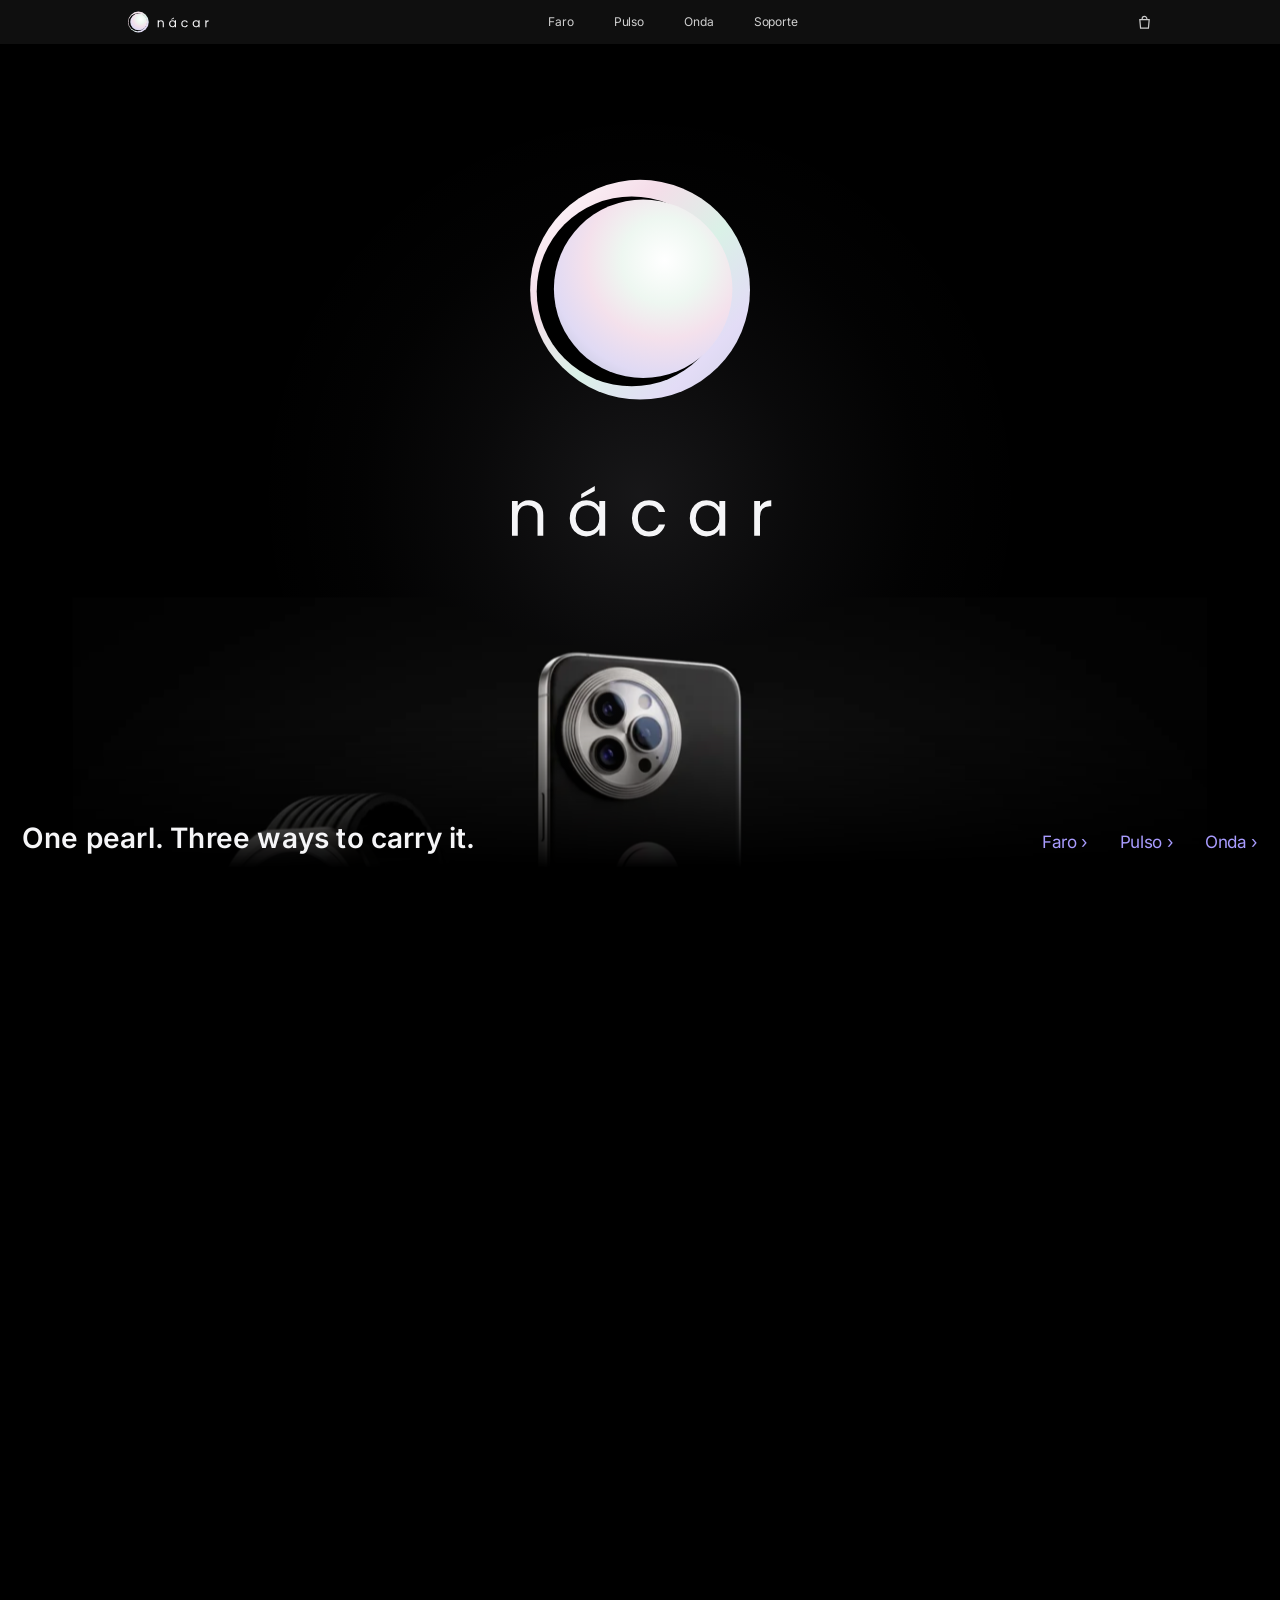
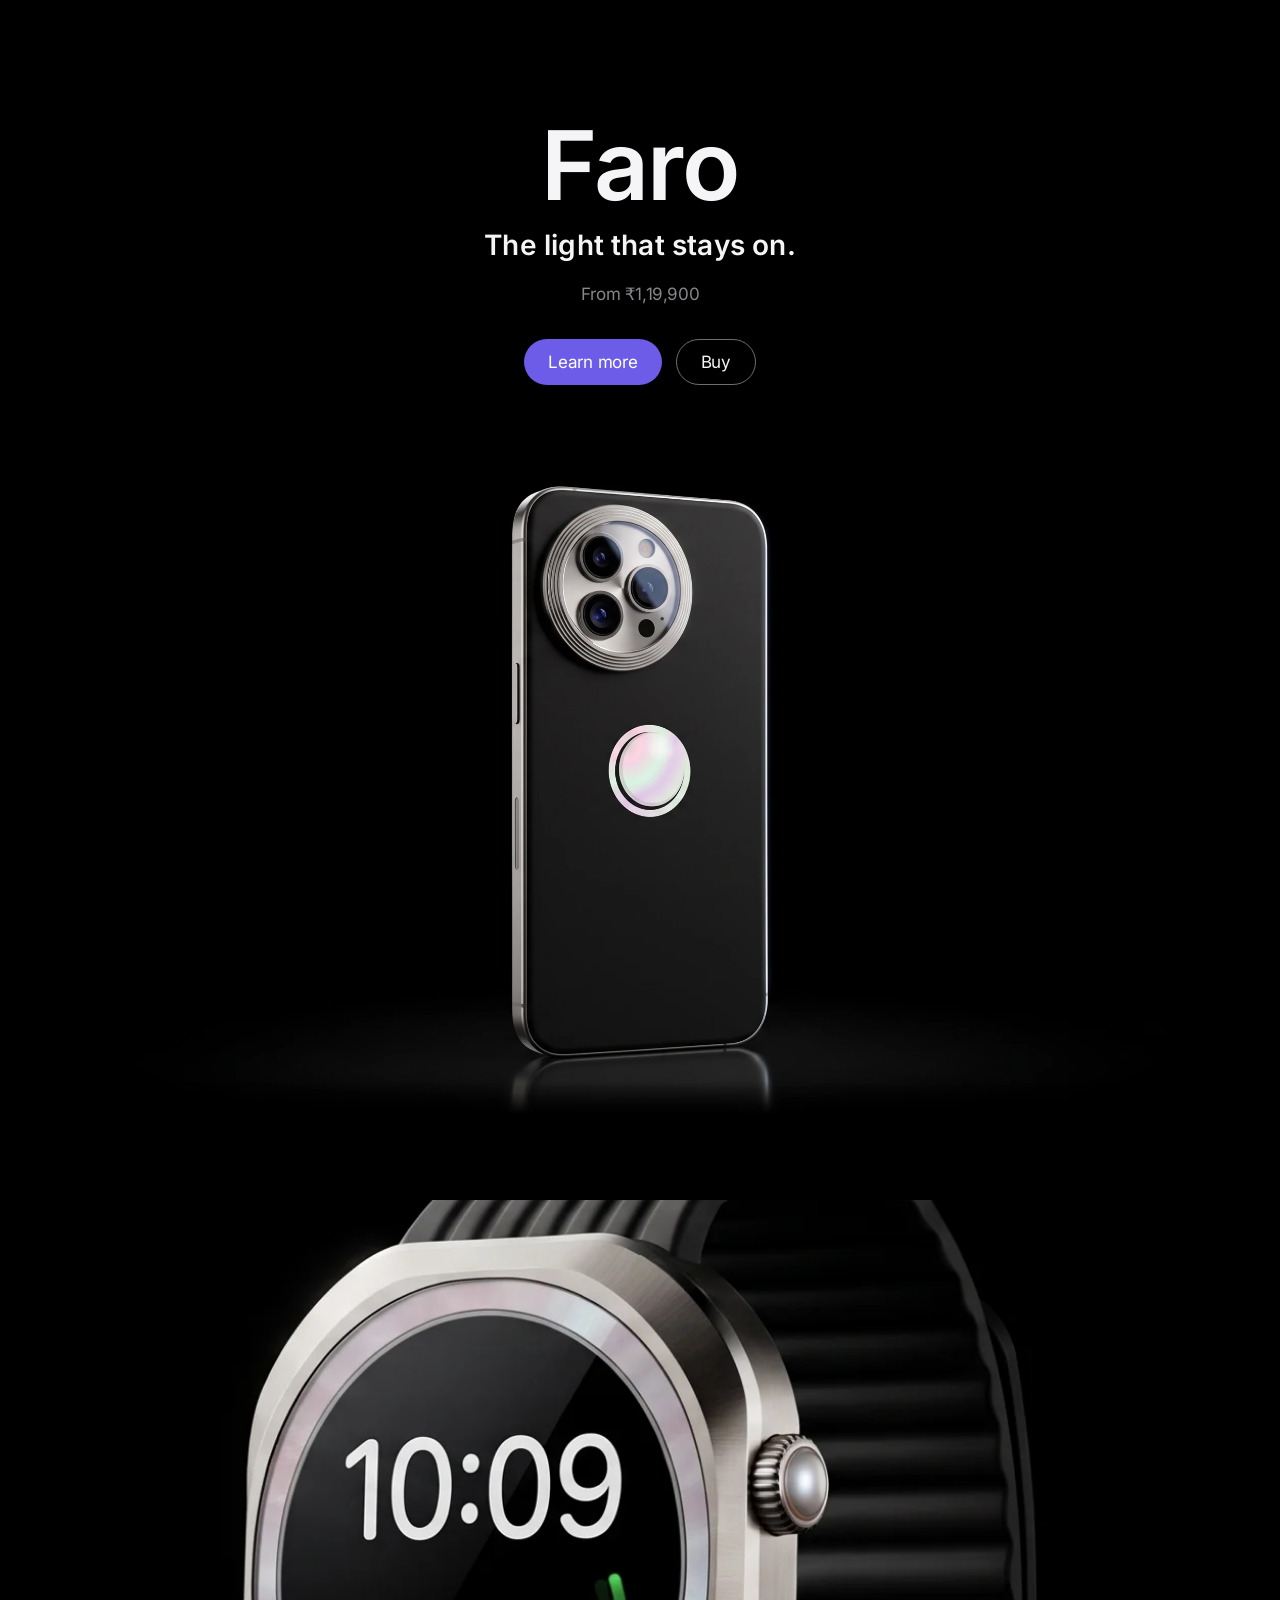
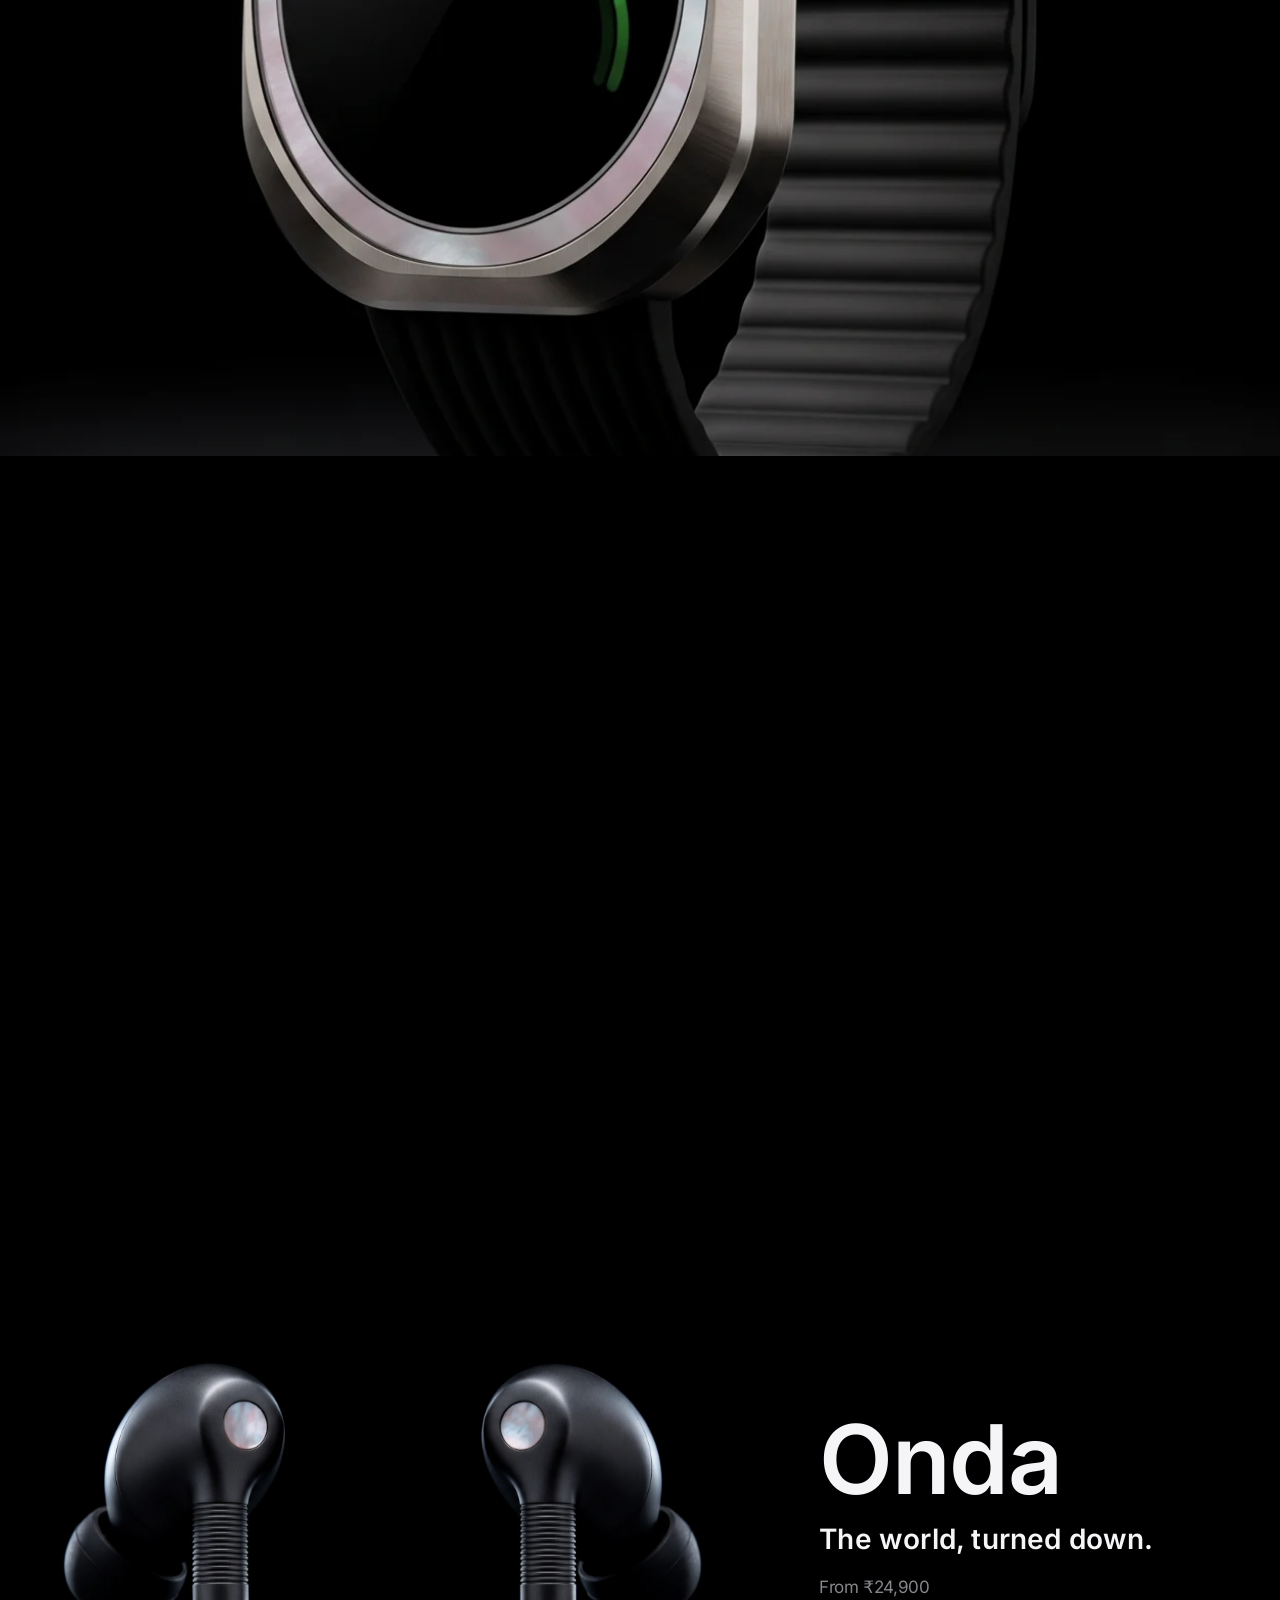
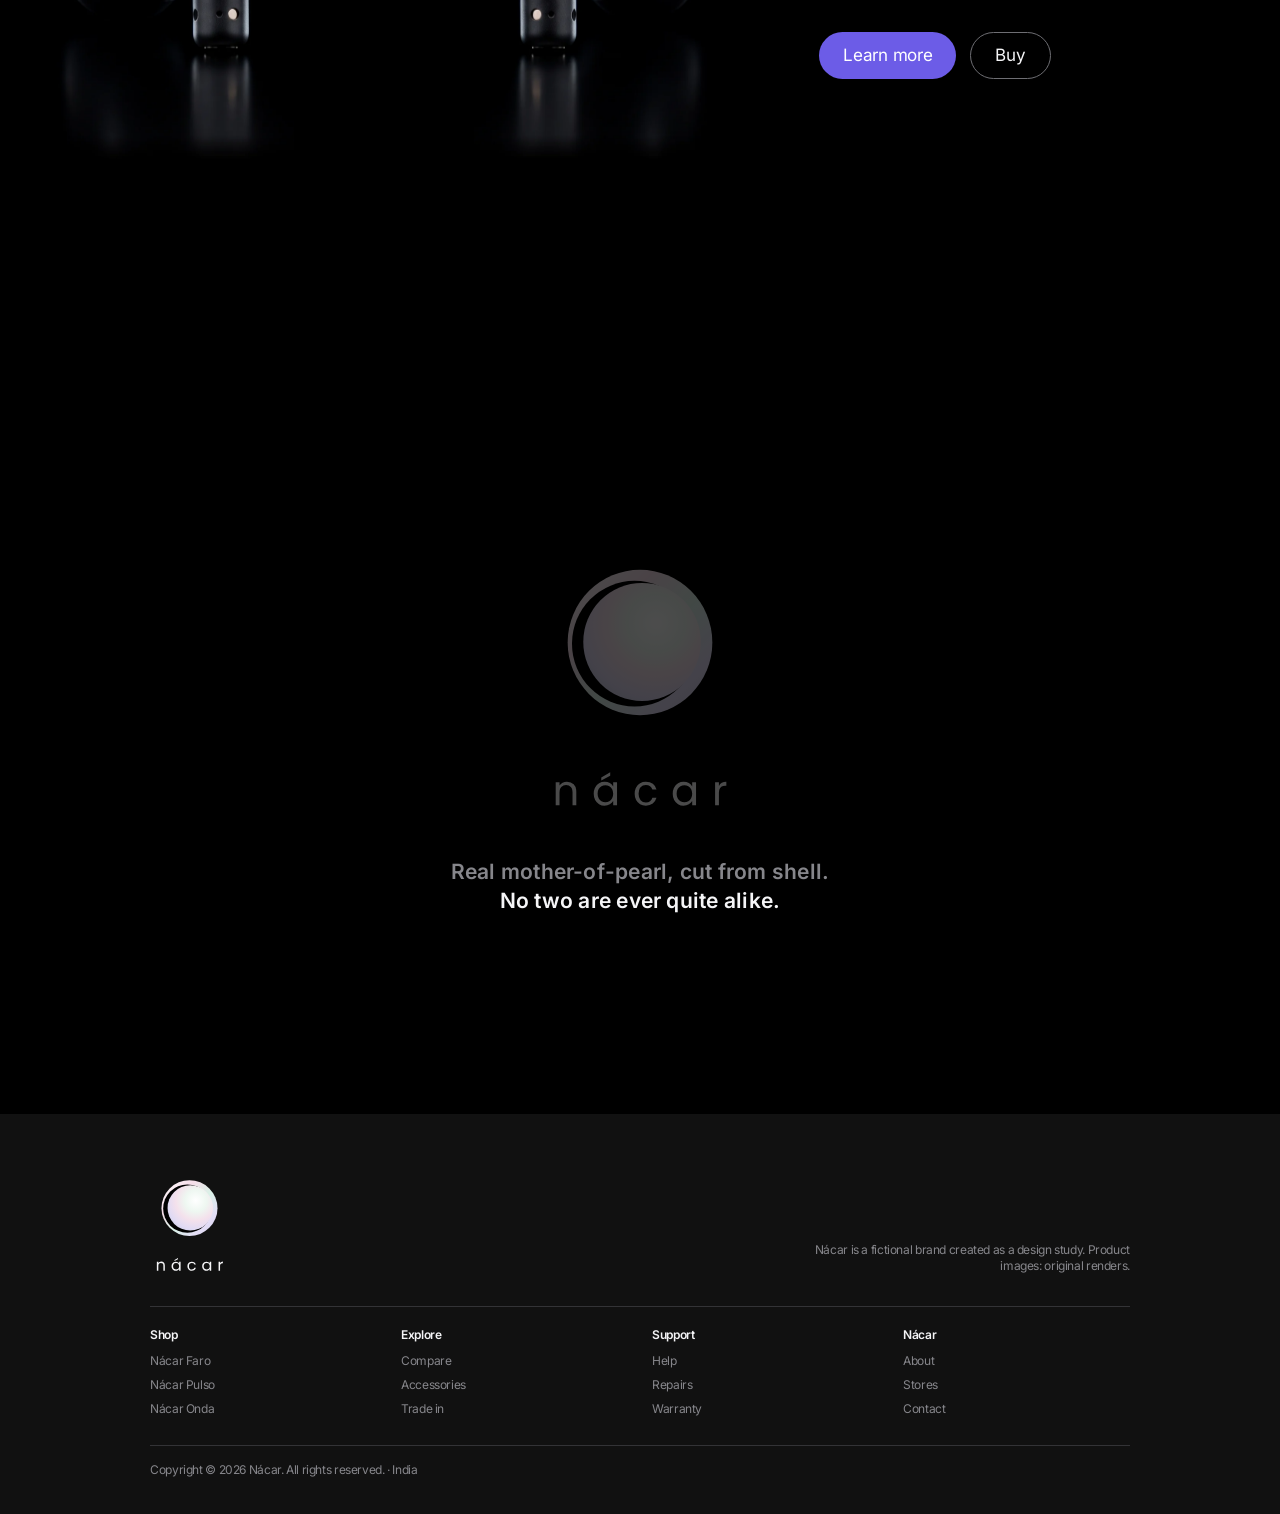
==== commit bb179861: "Add Compare, Buy and Support pages; phone turn, exploding bud, live watch faces - New pages: compare" ====
--- a/index.html
+++ b/index.html
@@ -4,8 +4,20 @@
 <meta charset="utf-8">
 <meta name="viewport" content="width=device-width, initial-scale=1, viewport-fit=cover">
 <title>Nácar · One pearl. Three ways to carry it.</title>
-<meta name="description" content="Nácar makes a phone, a watch and a pair of earbuds, each set with a disc of real mother-of-pearl. Faro from ₹1,19,900, Pulso from ₹79,900, Onda from ₹24,900.">
+<meta name="description" content="Nácar sets real mother-of-pearl in a phone, a watch and earbuds. Faro from ₹1,19,900, Pulso from ₹79,900, Onda from ₹24,900.">
+<meta name="theme-color" content="#000000">
+<meta property="og:type" content="website">
+<meta property="og:title" content="Nácar · One pearl. Three ways to carry it.">
+<meta property="og:description" content="Nácar sets real mother-of-pearl in a phone, a watch and earbuds. Faro from ₹1,19,900, Pulso from ₹79,900, Onda from ₹24,900.">
+<meta property="og:image" content="assets/og-index.jpg">
+<meta property="og:image:width" content="1200">
+<meta property="og:image:height" content="630">
+<meta name="twitter:card" content="summary_large_image">
+<meta name="twitter:title" content="Nácar · One pearl. Three ways to carry it.">
+<meta name="twitter:description" content="Nácar sets real mother-of-pearl in a phone, a watch and earbuds. Faro from ₹1,19,900, Pulso from ₹79,900, Onda from ₹24,900.">
+<meta name="twitter:image" content="assets/og-index.jpg">
 <link rel="icon" href="brand/favicon.svg" type="image/svg+xml">
+<link rel="apple-touch-icon" href="brand/apple-touch-icon.png">
 <link rel="preload" href="fonts/inter.woff2" as="font" type="font/woff2" crossorigin>
 <link rel="preload" href="assets/family.webp" as="image" media="(min-width: 735px)">
 <link rel="stylesheet" href="scrollcraft.css">
@@ -198,16 +210,17 @@
 </style>
 </head>
 <body>
+<a class="skip-link" href="#main">Skip to content</a>
 
 <nav class="gnav" aria-label="Global"><div class="gnav__in">
   <a class="gnav__logo" href="index.html" aria-current="page"><img src="brand/nacar-logo-horizontal.svg" alt="nácar" width="81" height="22"></a>
   <div class="gnav__links">
-    <a href="faro.html">Faro</a><a href="pulso.html">Pulso</a><a href="onda.html">Onda</a><a href="#">Soporte</a>
+    <a href="faro.html">Faro</a><a href="pulso.html">Pulso</a><a href="onda.html">Onda</a><a href="support.html">Soporte</a>
   </div>
-  <a class="gnav__bag" href="#" aria-label="Bag"><svg viewBox="0 0 16 16" aria-hidden="true"><path d="M3 5h10l-.8 9H3.8z"/><path d="M5.5 5V4a2.5 2.5 0 015 0v1"/></svg></a>
+  <a class="gnav__bag" href="buy.html" aria-label="Bag"><svg viewBox="0 0 16 16" aria-hidden="true"><path d="M3 5h10l-.8 9H3.8z"/><path d="M5.5 5V4a2.5 2.5 0 015 0v1"/></svg></a>
 </div></nav>
 
-<main>
+<main id="main" tabindex="-1">
 
   <!-- 1 · HERO · the brand moment. pin + layered planes: the logo recedes,
        the family rises over it -->
@@ -217,7 +230,7 @@
       <h1 class="hero__logo"><img src="brand/nacar-logo-stacked.svg" alt="Nácar" width="141" height="172"></h1>
       <picture class="hero__fam">
         <source media="(max-width: 734px)" srcset="assets/family-m.webp">
-        <img src="assets/family.webp" width="2400" height="1340"
+        <img src="assets/family.webp" width="2400" height="1340" fetchpriority="high"
              alt="The Nácar family: the Pulso watch, the Faro phone and the Onda earbuds in their open case, each carrying a pearl">
       </picture>
       <div class="hero__floor" aria-hidden="true"></div>
@@ -234,17 +247,17 @@
       <h2 class="t-display-xl"><span class="sr-only">Nácar </span>Faro</h2>
       <p class="t-subtitle">The light that stays on.</p>
       <p class="t-body stage__price">From ₹1,19,900</p>
-      <p class="stage__ctas"><a class="pill pill-buy pill-lg" href="faro.html">Learn more</a><a class="pill pill-ghost pill-lg" href="faro.html#buy">Buy</a></p>
+      <p class="stage__ctas"><a class="pill pill-buy pill-lg" href="faro.html">Learn more</a><a class="pill pill-ghost pill-lg" href="buy.html#faro">Buy</a></p>
     </div>
     <figure class="faro__fig">
       <picture>
         <source media="(max-width: 734px)" srcset="assets/faro-back-m.webp">
-        <img class="faro__dim" src="assets/faro-back.webp" width="2400" height="1340" alt="" loading="lazy">
+        <img class="faro__dim" src="assets/faro-back.webp" width="2400" height="1340" alt="" loading="lazy" decoding="async">
       </picture>
       <div class="faro__lit" data-sc-reveal="iris" data-sc-reveal-at="0.3 0.6">
         <picture>
           <source media="(max-width: 734px)" srcset="assets/faro-back-m.webp">
-          <img src="assets/faro-back.webp" width="2400" height="1340" loading="lazy"
+          <img src="assets/faro-back.webp" width="2400" height="1340" loading="lazy" decoding="async"
                alt="Nácar Faro from the back: a round titanium camera tower and a mother-of-pearl disc set into black ceramic">
         </picture>
       </div>
@@ -256,14 +269,14 @@
     <div data-sc-stage class="pulso__stage">
       <div class="pulso__frame"><picture>
         <source media="(max-width: 734px)" srcset="assets/pulso-front-m.webp">
-        <img class="pulso__img" src="assets/pulso-front.webp" width="2400" height="1340" loading="lazy"
+        <img class="pulso__img" src="assets/pulso-front.webp" width="2400" height="1340" loading="lazy" decoding="async"
              alt="Nácar Pulso: a rounded octagonal titanium case reading 10:09, a pearl crown and a ribbed black band">
       </picture></div>
       <div class="pulso__copy stage__copy">
-        <h2 class="t-display-xl" data-sc-cue="0.24 1 0.3 0"><span class="sr-only">Nácar </span>Pulso</h2>
-        <p class="t-subtitle" data-sc-cue="0.3 1 0.3 0">Three days off the grid.</p>
-        <p class="t-body stage__price" data-sc-cue="0.38 1 0.3 0">From ₹79,900</p>
-        <p class="stage__ctas" data-sc-cue="0.38 1 0.3 0"><a class="pill pill-buy pill-lg" href="pulso.html">Learn more</a><a class="pill pill-ghost pill-lg" href="pulso.html#buy">Buy</a></p>
+        <h2 class="t-display-xl" data-sc-cue="0.24 1 0.3 0.1"><span class="sr-only">Nácar </span>Pulso</h2>
+        <p class="t-subtitle" data-sc-cue="0.3 1 0.3 0.11">Three days off the grid.</p>
+        <p class="t-body stage__price" data-sc-cue="0.38 1 0.3 0.12">From ₹79,900</p>
+        <p class="stage__ctas" data-sc-cue="0.38 1 0.3 0.12"><a class="pill pill-buy pill-lg" href="pulso.html">Learn more</a><a class="pill pill-ghost pill-lg" href="buy.html#pulso">Buy</a></p>
       </div>
     </div>
   </section>
@@ -275,12 +288,12 @@
         <div class="onda__plane" data-sc-parallax="-0.8">
           <div class="onda__half onda__half--l">
             <picture><source media="(max-width: 734px)" srcset="assets/onda-pair-m.webp">
-            <img src="assets/onda-pair.webp" width="2400" height="1340" loading="lazy"
+            <img src="assets/onda-pair.webp" width="2400" height="1340" loading="lazy" decoding="async"
                  alt="Nácar Onda: two black earbuds with ridged stems, a pearl disc on each"></picture>
           </div>
           <div class="onda__half onda__half--r" aria-hidden="true">
             <picture><source media="(max-width: 734px)" srcset="assets/onda-pair-m.webp">
-            <img src="assets/onda-pair.webp" width="2400" height="1340" alt="" loading="lazy"></picture>
+            <img src="assets/onda-pair.webp" width="2400" height="1340" alt="" loading="lazy" decoding="async"></picture>
           </div>
         </div>
       </div>
@@ -288,7 +301,7 @@
         <h2 class="t-display-xl"><span class="sr-only">Nácar </span>Onda</h2>
         <p class="t-subtitle">The world, turned down.</p>
         <p class="t-body stage__price">From ₹24,900</p>
-        <p class="stage__ctas"><a class="pill pill-buy pill-lg" href="onda.html">Learn more</a><a class="pill pill-ghost pill-lg" href="onda.html#buy">Buy</a></p>
+        <p class="stage__ctas"><a class="pill pill-buy pill-lg" href="onda.html">Learn more</a><a class="pill pill-ghost pill-lg" href="buy.html#onda">Buy</a></p>
       </div>
     </div>
   </section>
@@ -296,7 +309,7 @@
   <!-- 5 · CLOSE · flow + pointer: the brand band -->
   <section class="close" id="nacar" data-sc-act="flow" data-sc-spotlight>
     <div class="close__in" data-sc-in data-sc-stagger="80">
-      <img class="close__logo" src="brand/nacar-logo-stacked.svg" alt="nácar" width="141" height="172" loading="lazy">
+      <img class="close__logo" src="brand/nacar-logo-stacked.svg" alt="Nácar" width="141" height="172" loading="lazy" decoding="async">
       <p class="t-lede">Real mother-of-pearl, cut from shell.<br> <strong>No two are ever quite alike.</strong></p>
     </div>
   </section>
@@ -306,14 +319,14 @@
 <footer class="foot">
   <div class="foot__in">
     <div class="foot__brand">
-      <img src="brand/nacar-logo-stacked.svg" alt="nácar" width="79" height="96">
+      <img src="brand/nacar-logo-stacked.svg" alt="Nácar" width="79" height="96" loading="lazy" decoding="async">
       <p class="foot__note">Nácar is a fictional brand created as a design study. Product images: original renders.</p>
     </div>
     <div class="foot__cols">
-      <div><h4>Shop</h4><a href="faro.html">Nácar Faro</a><a href="pulso.html">Nácar Pulso</a><a href="onda.html">Nácar Onda</a></div>
-      <div><h4>Explore</h4><a href="#">Compare</a><a href="#">Accessories</a><a href="#">Trade in</a></div>
-      <div><h4>Support</h4><a href="#">Help</a><a href="#">Repairs</a><a href="#">Warranty</a></div>
-      <div><h4>Nácar</h4><a href="#">About</a><a href="#">Stores</a><a href="#">Contact</a></div>
+      <div><h2>Shop</h2><a href="faro.html">Nácar Faro</a><a href="pulso.html">Nácar Pulso</a><a href="onda.html">Nácar Onda</a></div>
+      <div><h2>Explore</h2><a href="compare.html">Compare</a><a href="#">Accessories</a><a href="#">Trade in</a></div>
+      <div><h2>Support</h2><a href="support.html#help">Help</a><a href="support.html#repairs">Repairs</a><a href="support.html#warranty">Warranty</a></div>
+      <div><h2>Nácar</h2><a href="#">About</a><a href="#">Stores</a><a href="#">Contact</a></div>
     </div>
     <p>Copyright © 2026 Nácar. All rights reserved. · India</p>
   </div>
--- a/site.css
+++ b/site.css
@@ -23,6 +23,11 @@
      NUMBERS     .stats .stats--2/3/4  .stat > .eyebrow .num .cap
      FOOTER      .foot (stacked logo, disclaimer, 4 link columns, legal)
      A11Y        .sr-only  :focus-visible ring in --pearl-link
+                 .skip-link: first element in <body>, e.g.
+                   <a class="skip-link" href="#main">Skip to content</a>
+                 and give <main id="main" tabindex="-1">. Hidden until focused.
+     BARS        .gnav and .lnav are 92% opaque, so a heading that scrolls
+                 under them never shows through at low contrast.
      MOTION-OFF  html.rm is set by site.js under prefers-reduced-motion; pinned
                  acts are converted to flow before the engine mounts, so page
                  CSS under `html.rm` lays out the static composition.
@@ -111,6 +116,17 @@
 :focus-visible { outline: 2px solid var(--pearl-link); outline-offset: 3px; border-radius: 6px; }
 ::selection { background: var(--pearl); color: #fff; }
 strong, b { font-weight: 600; }
+
+/* Skip link: off screen until it takes keyboard focus. */
+.skip-link {
+  position: fixed; z-index: 100; left: 12px; top: 8px;
+  padding: 10px 18px; border-radius: var(--r-pill);
+  background: var(--porcelain); color: #1d1d1f; font-size: 14px; letter-spacing: -0.016em;
+  transform: translateY(-160%);
+  transition: transform var(--d-ui) var(--ease);
+}
+.skip-link:focus, .skip-link:focus-visible { transform: none; text-decoration: none; }
+main:focus { outline: none; }
 
 .sr-only {
   position: absolute !important; width: 1px; height: 1px; overflow: hidden;
@@ -158,7 +174,7 @@
 /* ------------------------------------------------------------ global nav -- */
 .gnav {
   position: relative; z-index: 70; height: 44px;
-  background: rgba(17, 17, 17, 0.8);
+  background: rgba(17, 17, 17, 0.92);
   -webkit-backdrop-filter: saturate(180%) blur(20px); backdrop-filter: saturate(180%) blur(20px);
 }
 .gnav__in {
@@ -187,7 +203,7 @@
   display: flex; align-items: center; justify-content: space-between;
   padding: 0 10px 0 20px;
   border-radius: var(--r-nav);
-  background: rgba(29, 29, 31, 0.86);
+  background: rgba(29, 29, 31, 0.92);
   -webkit-backdrop-filter: saturate(180%) blur(20px); backdrop-filter: saturate(180%) blur(20px);
   box-shadow: 0 0 0 1px var(--steel);          /* the one permitted ring */
 }
@@ -283,7 +299,7 @@
 .foot__brand img { height: 96px; width: auto; }
 .foot__note { max-width: 44ch; text-align: right; }
 .foot__cols { display: grid; grid-template-columns: repeat(4, 1fr); gap: 24px; padding: 20px 0; border-block: 1px solid var(--steel); margin-bottom: 16px; }
-.foot h4 { color: var(--porcelain); font-weight: 600; font-size: 12px; margin-bottom: 10px; }
+.foot :is(h2, h3, h4) { color: var(--porcelain); font-weight: 600; font-size: 12px; margin-bottom: 10px; }
 .foot__cols a { display: block; color: var(--ash); margin-bottom: 8px; transition: color var(--d-ui) var(--ease); }
 .foot__cols a:hover { color: var(--porcelain); text-decoration: none; }
 @media (max-width: 734px) {
